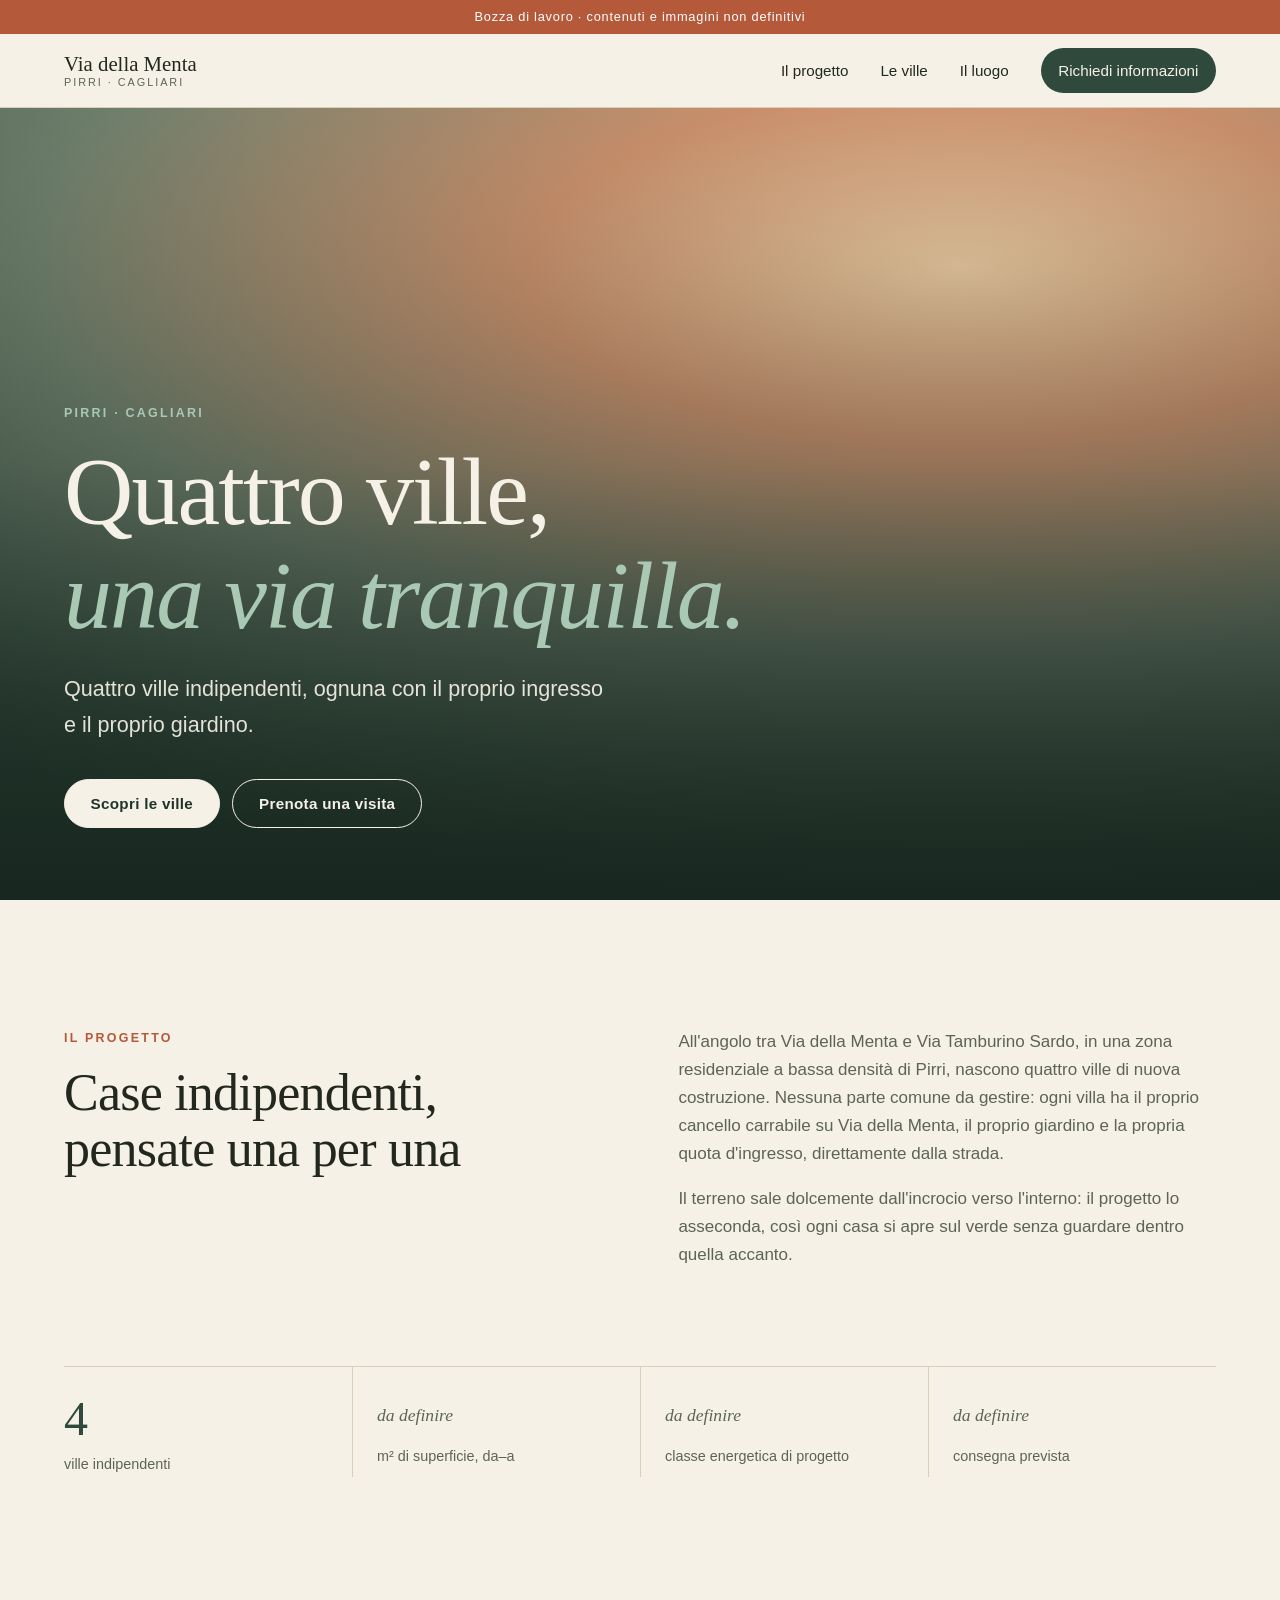
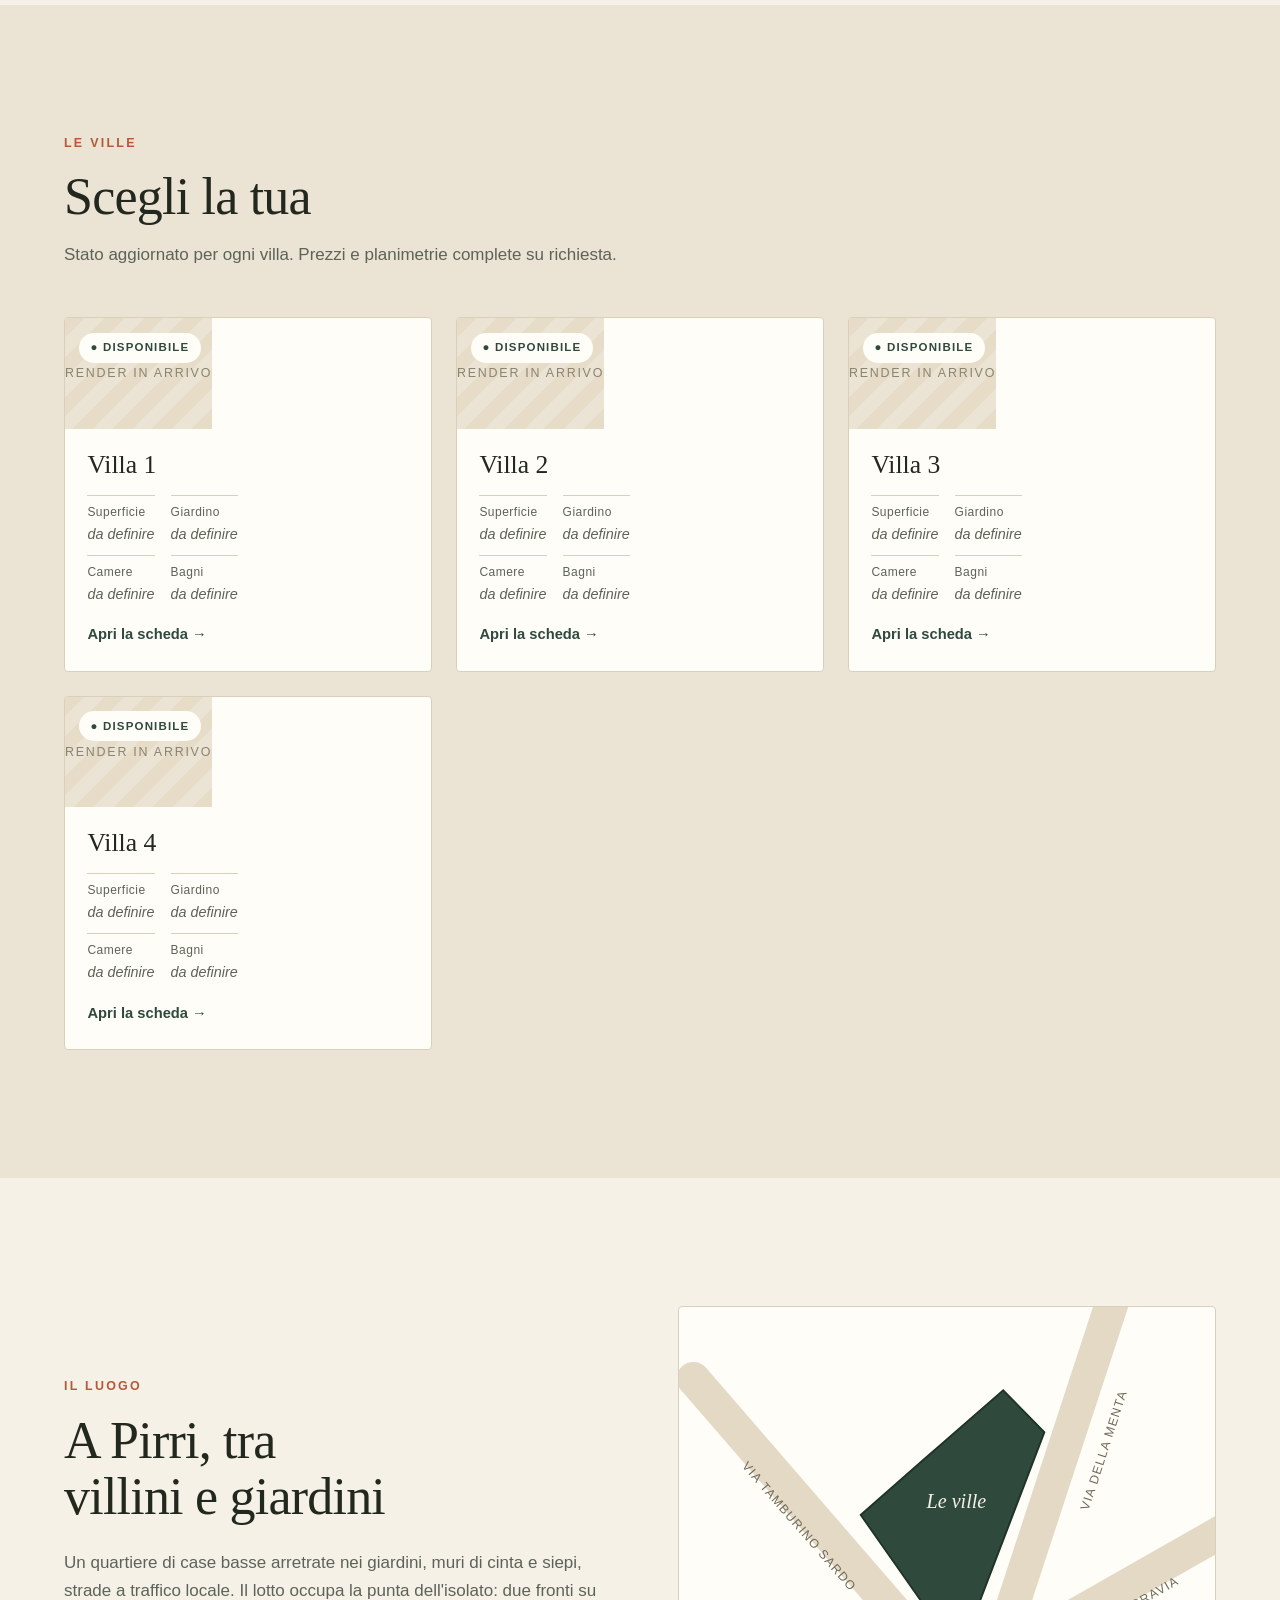
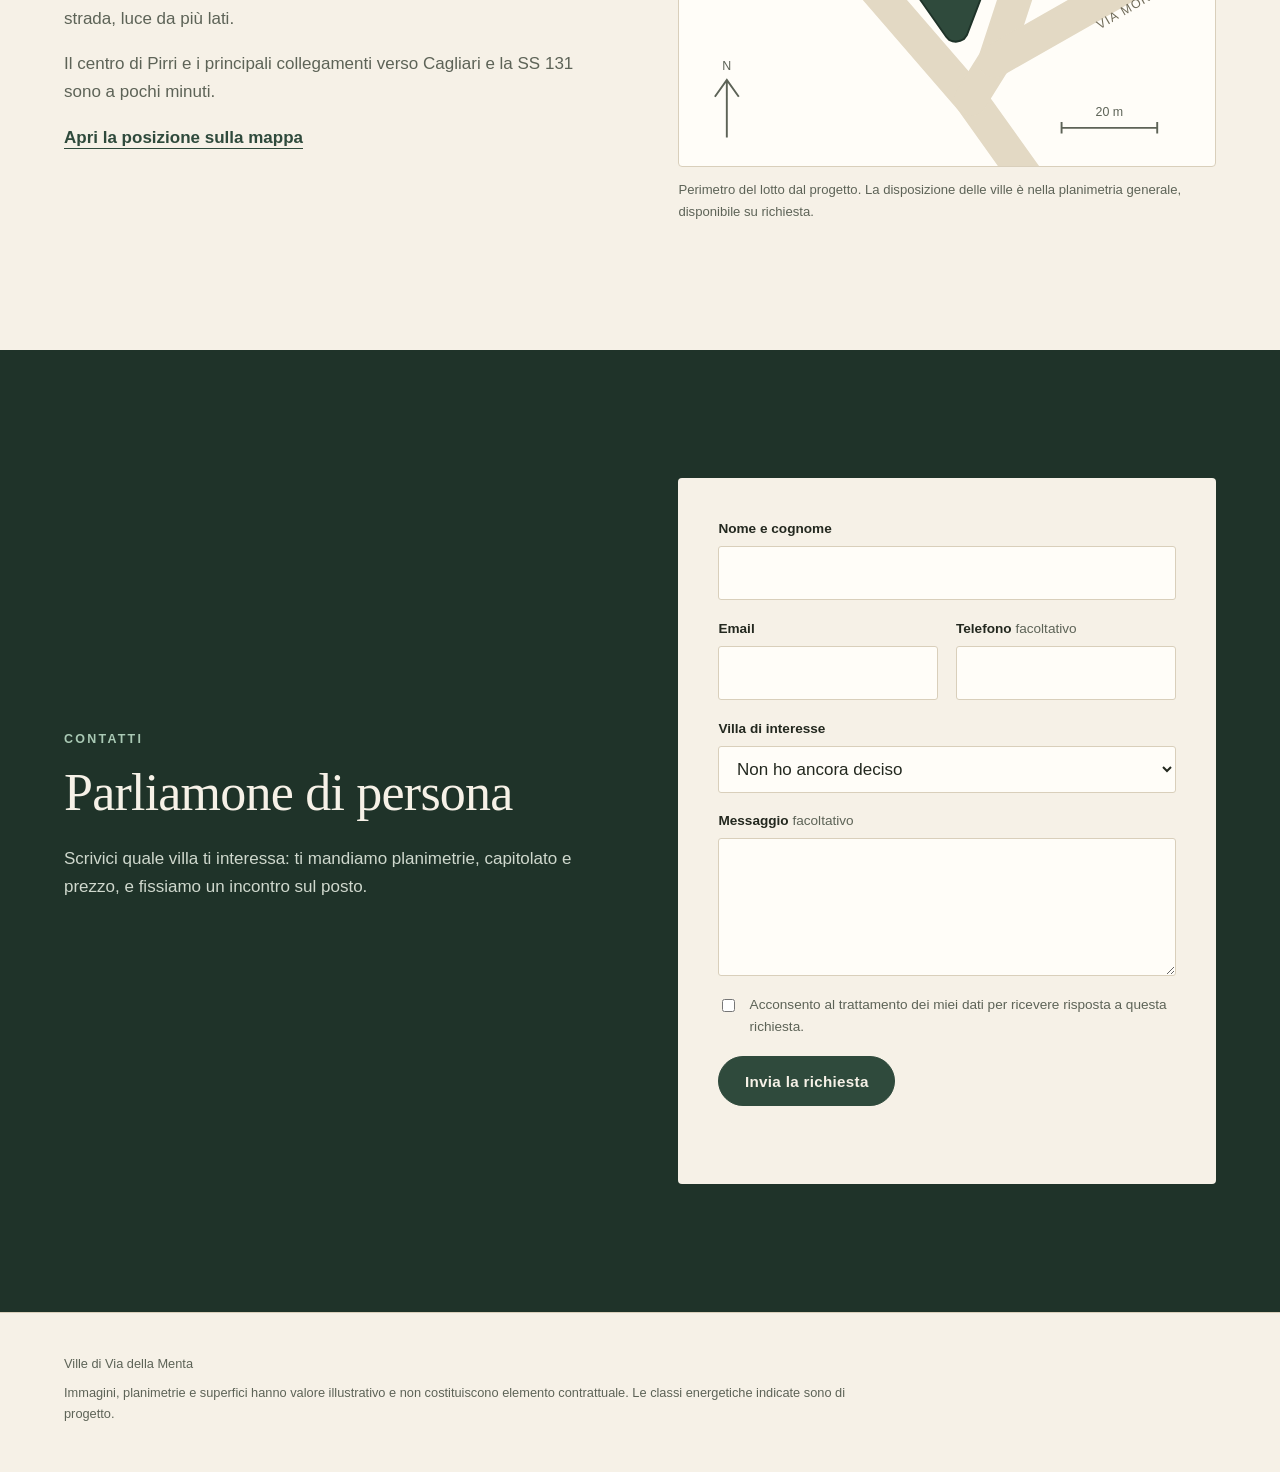
==== siti/ville-via-della-menta/index.html @ 1b1c6d75 "Sito statico di presentazione e vendita delle Ville di Via della Menta Pagina unica con copertina, p" ====
<!doctype html>
<html lang="it">
<head>
<meta charset="utf-8">
<meta name="viewport" content="width=device-width, initial-scale=1">
<title>Ville di Via della Menta · Pirri, Cagliari</title>
<meta name="description" content="Quattro ville indipendenti di nuova costruzione in Via della Menta a Pirri, Cagliari. Ingresso carrabile e giardino privato per ogni villa.">
<meta property="og:title" content="Ville di Via della Menta · Pirri, Cagliari">
<meta property="og:description" content="Quattro ville indipendenti di nuova costruzione, ognuna con ingresso e giardino propri.">
<meta property="og:type" content="website">
<meta property="og:locale" content="it_IT">
<link rel="icon" href="data:image/svg+xml,%3Csvg xmlns='http://www.w3.org/2000/svg' viewBox='0 0 32 32'%3E%3Crect width='32' height='32' rx='6' fill='%232f4a3c'/%3E%3Cpath d='M7 23V13l9-6 9 6v10h-6v-6h-6v6z' fill='%23f3ede1'/%3E%3C/svg%3E">
<link rel="stylesheet" href="stile.css">
</head>
<body>

<div class="bozza" id="bozza" hidden>Bozza di lavoro · contenuti e immagini non definitivi</div>

<header class="testata" id="testata">
  <a class="marchio" href="#inizio">
    <span class="marchio-nome">Via della Menta</span>
    <span class="marchio-luogo">Pirri · Cagliari</span>
  </a>
  <button class="menu-apri" id="menu-apri" aria-expanded="false" aria-controls="menu">Menu</button>
  <nav class="menu" id="menu" aria-label="Sezioni">
    <a href="#progetto">Il progetto</a>
    <a href="#ville">Le ville</a>
    <a href="#luogo">Il luogo</a>
    <a href="#capitolato" id="voce-capitolato">Capitolato</a>
    <a class="menu-azione" href="#contatti">Richiedi informazioni</a>
  </nav>
</header>

<main id="inizio">

  <section class="copertina" id="copertina">
    <div class="copertina-immagine" id="copertina-immagine" aria-hidden="true"></div>
    <div class="copertina-testo">
      <p class="occhiello" id="copertina-luogo">Pirri · Cagliari</p>
      <h1>Quattro ville,<br><em>una via tranquilla.</em></h1>
      <p class="sommario" id="copertina-motto"></p>
      <div class="azioni">
        <a class="bottone" href="#ville">Scopri le ville</a>
        <a class="bottone bottone-chiaro" href="#contatti">Prenota una visita</a>
      </div>
    </div>
  </section>

  <section class="sezione" id="progetto">
    <div class="colonne">
      <div>
        <p class="occhiello">Il progetto</p>
        <h2>Case indipendenti, pensate una per una</h2>
      </div>
      <div class="prosa">
        <p>All'angolo tra Via della Menta e Via Tamburino Sardo, in una zona residenziale a bassa densità
        di Pirri, nascono quattro ville di nuova costruzione. Nessuna parte comune da gestire: ogni villa
        ha il proprio cancello carrabile su Via della Menta, il proprio giardino e la propria quota
        d'ingresso, direttamente dalla strada.</p>
        <p>Il terreno sale dolcemente dall'incrocio verso l'interno: il progetto lo asseconda, così ogni
        casa si apre sul verde senza guardare dentro quella accanto.</p>
      </div>
    </div>
    <dl class="numeri" id="numeri"></dl>
  </section>

  <section class="sezione sezione-tinta" id="ville">
    <p class="occhiello">Le ville</p>
    <h2>Scegli la tua</h2>
    <p class="sottotitolo">Stato aggiornato per ogni villa. Prezzi e planimetrie complete su richiesta.</p>
    <div class="griglia-ville" id="griglia-ville"></div>
  </section>

  <section class="sezione" id="luogo">
    <div class="colonne colonne-larghe">
      <div>
        <p class="occhiello">Il luogo</p>
        <h2>A Pirri, tra villini e giardini</h2>
        <div class="prosa">
          <p>Un quartiere di case basse arretrate nei giardini, muri di cinta e siepi, strade a traffico
          locale. Il lotto occupa la punta dell'isolato: due fronti su strada, luce da più lati.</p>
          <p>Il centro di Pirri e i principali collegamenti verso Cagliari e la SS 131 sono a pochi minuti.</p>
        </div>
        <a class="collegamento" href="https://www.openstreetmap.org/?mlat=39.2528&amp;mlon=9.1153#map=17/39.2528/9.1153" target="_blank" rel="noopener">Apri la posizione sulla mappa</a>
      </div>
      <figure class="planimetria">
        <svg viewBox="-62 -82 112 96" role="img" aria-label="Planimetria: il lotto delle ville tra Via Tamburino Sardo e Via della Menta">
          <g class="strade">
            <path d="M-59,-67 L-1,0 L39,56"/>
            <path d="M-1,0 L4,-8 L43,-127"/>
            <path d="M4,-8 L120,-74"/>
          </g>
          <path class="lotto" d="M-4.1,-12.0 L-4.8,-12.1 L-5.5,-12.4 L-6.1,-13.0 L-24.0,-38.5 L-10.7,-50.2 L-6.0,-54.3 L5.8,-64.6 L14.4,-55.8 L-1.8,-13.4 L-2.4,-12.6 L-3.2,-12.2Z"/>
          <text class="lotto-nome" x="-4" y="-40" text-anchor="middle">Le ville</text>
          <text class="via" transform="translate(-37,-36) rotate(49)" text-anchor="middle">Via Tamburino Sardo</text>
          <text class="via" transform="translate(27,-52) rotate(-72)" text-anchor="middle">Via della Menta</text>
          <text class="via" transform="translate(34,-20) rotate(-30)" text-anchor="middle">Via Moravia</text>
          <g class="nord" transform="translate(-52,2)">
            <path d="M0,6 L0,-6 M-2.5,-2.5 L0,-6 L2.5,-2.5"/>
            <text y="-8" text-anchor="middle">N</text>
          </g>
          <g class="scala" transform="translate(18,6)">
            <path d="M0,0 L20,0 M0,-1.2 L0,1.2 M20,-1.2 L20,1.2"/>
            <text x="10" y="-2.5" text-anchor="middle">20 m</text>
          </g>
        </svg>
        <figcaption>Perimetro del lotto dal progetto. La disposizione delle ville è nella planimetria generale, disponibile su richiesta.</figcaption>
      </figure>
    </div>
  </section>

  <section class="sezione sezione-tinta" id="capitolato" hidden>
    <p class="occhiello">Capitolato</p>
    <h2>Come sono costruite</h2>
    <div class="capitolato" id="voci-capitolato"></div>
  </section>

  <section class="sezione sezione-scura" id="contatti">
    <div class="colonne colonne-larghe">
      <div>
        <p class="occhiello">Contatti</p>
        <h2>Parliamone di persona</h2>
        <div class="prosa">
          <p>Scrivici quale villa ti interessa: ti mandiamo planimetrie, capitolato e prezzo, e fissiamo
          un incontro sul posto.</p>
        </div>
        <ul class="recapiti" id="recapiti"></ul>
      </div>
      <form class="modulo" id="modulo" novalidate>
        <div class="campo">
          <label for="nome">Nome e cognome</label>
          <input id="nome" name="nome" autocomplete="name" required>
        </div>
        <div class="campo-doppio">
          <div class="campo">
            <label for="email">Email</label>
            <input id="email" name="email" type="email" autocomplete="email" required>
          </div>
          <div class="campo">
            <label for="telefono">Telefono <span class="facoltativo">facoltativo</span></label>
            <input id="telefono" name="telefono" type="tel" autocomplete="tel">
          </div>
        </div>
        <div class="campo">
          <label for="interesse">Villa di interesse</label>
          <select id="interesse" name="interesse"></select>
        </div>
        <div class="campo">
          <label for="messaggio">Messaggio <span class="facoltativo">facoltativo</span></label>
          <textarea id="messaggio" name="messaggio" rows="4"></textarea>
        </div>
        <!-- campo trappola per i moduli automatici: deve restare vuoto -->
        <input class="trappola" name="sito_web" tabindex="-1" autocomplete="off" aria-hidden="true">
        <label class="consenso">
          <input type="checkbox" id="consenso" name="consenso" required>
          <span>Acconsento al trattamento dei miei dati per ricevere risposta a questa richiesta.
          <a id="collegamento-privacy" href="#" hidden>Informativa privacy</a></span>
        </label>
        <button class="bottone" type="submit">Invia la richiesta</button>
        <p class="esito" id="esito" role="status" aria-live="polite"></p>
      </form>
    </div>
  </section>

</main>

<footer class="piede">
  <p id="piede-venditore"></p>
  <p>Immagini, planimetrie e superfici hanno valore illustrativo e non costituiscono elemento contrattuale.
  Le classi energetiche indicate sono di progetto.</p>
</footer>

<dialog class="scheda" id="scheda" aria-labelledby="scheda-titolo">
  <button class="scheda-chiudi" id="scheda-chiudi" aria-label="Chiudi">×</button>
  <div id="scheda-contenuto"></div>
</dialog>

<script src="dati.js"></script>
<script src="script.js"></script>
</body>
</html>
---- siti/ville-via-della-menta/stile.css ----
:root {
  --calce: #f6f1e7;
  --sabbia: #ebe3d3;
  --carta: #fffdf8;
  --inchiostro: #23281f;
  --grigio: #5d6357;
  --linea: #d9cfbb;
  --mirto: #2f4a3c;
  --mirto-scuro: #1f3329;
  --menta: #a9c9b4;
  --cotto: #b4593a;
  --titoli: "Iowan Old Style", "Palatino Linotype", Palatino, "Book Antiqua", Georgia, serif;
  --testo: "Avenir Next", Avenir, "Segoe UI", "Helvetica Neue", Helvetica, Arial, sans-serif;
  --bordo: clamp(1.25rem, 5vw, 5rem);
}

*, *::before, *::after { box-sizing: border-box; }
html { scroll-behavior: smooth; scroll-padding-top: 5rem; }
body {
  margin: 0;
  background: var(--calce);
  color: var(--inchiostro);
  font: 400 1.0625rem/1.65 var(--testo);
  -webkit-font-smoothing: antialiased;
}
img, svg { display: block; max-width: 100%; }
a { color: inherit; }
h1, h2, h3 { font-family: var(--titoli); font-weight: 500; line-height: 1.08; margin: 0; text-wrap: balance; }
h1 { font-size: clamp(2.75rem, 8vw, 6rem); letter-spacing: -0.02em; }
h1 em { font-style: italic; color: var(--menta); }
h2 { font-size: clamp(2rem, 4.5vw, 3.25rem); letter-spacing: -0.015em; }
h3 { font-size: 1.6rem; }
p { margin: 0 0 1em; }
:focus-visible { outline: 2px solid var(--cotto); outline-offset: 3px; }

.occhiello {
  font-size: 0.78rem; letter-spacing: 0.18em; text-transform: uppercase;
  color: var(--cotto); margin: 0 0 1rem; font-weight: 600;
}
.sottotitolo { color: var(--grigio); max-width: 38rem; margin-top: 1rem; }
.prosa { max-width: 36rem; }
.prosa p { color: var(--grigio); }

/* Fascia bozza */
.bozza {
  background: var(--cotto); color: #fff; text-align: center;
  font-size: 0.8rem; letter-spacing: 0.06em; padding: 0.4rem 1rem;
}

/* Testata */
.testata {
  position: sticky; top: 0; z-index: 20;
  display: flex; align-items: center; justify-content: space-between; gap: 1rem;
  padding: 0.9rem var(--bordo);
  background: color-mix(in srgb, var(--calce) 92%, transparent);
  backdrop-filter: blur(10px);
  border-bottom: 1px solid var(--linea);
}
.marchio { text-decoration: none; display: flex; flex-direction: column; line-height: 1.15; }
.marchio-nome { font-family: var(--titoli); font-size: 1.3rem; }
.marchio-luogo { font-size: 0.68rem; letter-spacing: 0.18em; text-transform: uppercase; color: var(--grigio); }
.menu { display: flex; align-items: center; gap: clamp(1rem, 2.5vw, 2.25rem); font-size: 0.95rem; }
.menu a { text-decoration: none; }
.menu a:hover { color: var(--cotto); }
.menu .menu-azione {
  background: var(--mirto); color: var(--calce); padding: 0.6rem 1.1rem; border-radius: 999px;
}
.menu .menu-azione:hover { background: var(--mirto-scuro); color: var(--calce); }
.menu-apri { display: none; }

/* Bottoni */
.bottone {
  display: inline-block; cursor: pointer; border: 1px solid var(--mirto);
  background: var(--mirto); color: var(--calce);
  font: 600 0.95rem var(--testo); letter-spacing: 0.02em; text-decoration: none;
  padding: 0.95rem 1.6rem; border-radius: 999px;
  transition: background 0.2s, color 0.2s, border-color 0.2s;
}
.bottone:hover { background: var(--mirto-scuro); border-color: var(--mirto-scuro); }
.bottone-chiaro { background: transparent; border-color: currentColor; color: inherit; }
.bottone-chiaro:hover { background: var(--calce); color: var(--mirto-scuro); border-color: var(--calce); }
.collegamento { color: var(--mirto); font-weight: 600; text-underline-offset: 0.3em; }

/* Copertina */
.copertina {
  position: relative; min-height: min(88vh, 54rem);
  display: flex; align-items: flex-end;
  color: var(--calce); background: var(--mirto-scuro); overflow: hidden;
}
.copertina-immagine {
  position: absolute; inset: 0; background-size: cover; background-position: center;
  /* segnaposto finché manca il render: cielo al tramonto, profilo di colline */
  background-image:
    linear-gradient(to top, rgba(22, 36, 29, 0.92) 0%, rgba(22, 36, 29, 0.25) 55%, rgba(22, 36, 29, 0) 100%),
    radial-gradient(120% 80% at 75% 20%, #e9c9a0 0%, #c98f6b 28%, #6f7f6c 60%, #2f4a3c 100%);
}
.copertina-immagine.con-foto::after {
  content: ""; position: absolute; inset: 0;
  background: linear-gradient(to top, rgba(22, 36, 29, 0.88) 0%, rgba(22, 36, 29, 0.2) 55%, rgba(22, 36, 29, 0) 100%);
}
.copertina-testo { position: relative; padding: 6rem var(--bordo) clamp(3rem, 8vh, 5.5rem); max-width: 60rem; }
.copertina .occhiello { color: var(--menta); }
.sommario { font-size: clamp(1.1rem, 2vw, 1.35rem); max-width: 34rem; margin: 1.5rem 0 2.25rem; opacity: 0.92; }
.azioni { display: flex; flex-wrap: wrap; gap: 0.8rem; }
.copertina .bottone:not(.bottone-chiaro) { background: var(--calce); color: var(--mirto-scuro); border-color: var(--calce); }
.copertina .bottone:not(.bottone-chiaro):hover { background: var(--menta); border-color: var(--menta); }

/* Sezioni */
.sezione { padding: clamp(4rem, 10vw, 8rem) var(--bordo); }
.sezione-tinta { background: var(--sabbia); }
.sezione-scura { background: var(--mirto-scuro); color: var(--calce); }
.sezione-scura .occhiello { color: var(--menta); }
.sezione-scura .prosa p { color: #cfd8cd; }
.colonne { display: grid; grid-template-columns: 1fr 1fr; gap: clamp(2rem, 6vw, 6rem); align-items: start; }
.colonne-larghe { align-items: center; }
.colonne-larghe h2 { margin-bottom: 1.5rem; }

/* Numeri */
.numeri {
  display: grid; grid-template-columns: repeat(4, 1fr); gap: 0;
  margin: clamp(3rem, 7vw, 5rem) 0 0; border-top: 1px solid var(--linea);
}
.numeri div { padding: 1.75rem 1.5rem 0 0; }
.numeri div + div { padding-left: 1.5rem; border-left: 1px solid var(--linea); }
.numeri dt { font-family: var(--titoli); font-size: clamp(2rem, 4vw, 3rem); line-height: 1; color: var(--mirto); }
.numeri dt.vuoto { font-size: 1.1rem; font-style: italic; color: var(--grigio); padding: 0.7rem 0; }
.numeri dd { margin: 0.6rem 0 0; font-size: 0.9rem; color: var(--grigio); }

/* Ville */
.griglia-ville {
  display: grid; grid-template-columns: repeat(auto-fit, minmax(17rem, 1fr));
  gap: 1.5rem; margin-top: 3rem;
}
.villa {
  background: var(--carta); border: 1px solid var(--linea); border-radius: 4px; overflow: hidden;
  display: flex; flex-direction: column; text-align: left; padding: 0; cursor: pointer;
  font: inherit; color: inherit; transition: transform 0.25s, box-shadow 0.25s;
}
.villa:hover { transform: translateY(-4px); box-shadow: 0 18px 40px -22px rgba(35, 40, 31, 0.5); }
.villa.venduta { opacity: 0.72; }
.villa-figura { position: relative; aspect-ratio: 4 / 3; background: var(--sabbia); overflow: hidden; }
.villa-figura img { width: 100%; height: 100%; object-fit: cover; }
.segnaposto {
  width: 100%; height: 100%; display: grid; place-items: center;
  background: repeating-linear-gradient(135deg, #e6dcc8 0 14px, #ebe3d3 14px 28px);
  color: #8b8470; font-size: 0.78rem; letter-spacing: 0.14em; text-transform: uppercase;
}
.stato {
  position: absolute; top: 0.9rem; left: 0.9rem;
  font-size: 0.72rem; font-weight: 700; letter-spacing: 0.1em; text-transform: uppercase;
  padding: 0.35rem 0.7rem; border-radius: 999px; background: var(--carta); color: var(--mirto);
}
.stato::before { content: "● "; }
.stato.trattativa { color: #9a6a12; }
.stato.venduta { color: var(--grigio); }
.stato.venduta::before { content: ""; }
.villa-corpo { padding: 1.4rem 1.4rem 1.5rem; display: flex; flex-direction: column; gap: 1rem; flex: 1; }
.dati { list-style: none; margin: 0; padding: 0; display: grid; grid-template-columns: 1fr 1fr; gap: 0.5rem 1rem; font-size: 0.9rem; }
.dati li { display: flex; flex-direction: column; border-top: 1px solid var(--linea); padding-top: 0.45rem; }
.dati span { color: var(--grigio); font-size: 0.75rem; letter-spacing: 0.04em; }
.dati strong { font-weight: 600; }
.dati .vuoto { font-weight: 400; font-style: italic; color: var(--grigio); }
.villa-apri { margin-top: auto; font-weight: 600; color: var(--mirto); font-size: 0.92rem; }
.villa-apri::after { content: " →"; }

/* Planimetria del lotto */
.planimetria { margin: 0; }
.planimetria svg { width: 100%; background: var(--carta); border: 1px solid var(--linea); border-radius: 4px; }
.planimetria .strade path { fill: none; stroke: #e3d9c4; stroke-width: 7; stroke-linecap: round; stroke-linejoin: round; }
.planimetria .lotto { fill: var(--mirto); stroke: var(--mirto-scuro); stroke-width: 0.4; }
.planimetria text { font-family: var(--testo); }
.planimetria .lotto-nome { fill: var(--calce); font: italic 4.2px var(--titoli); }
.planimetria .via { fill: #6f6a58; font-size: 2.6px; letter-spacing: 0.25px; text-transform: uppercase; dominant-baseline: middle; }
.planimetria .nord path, .planimetria .scala path { fill: none; stroke: var(--grigio); stroke-width: 0.4; }
.planimetria .nord text, .planimetria .scala text { fill: var(--grigio); font-size: 2.6px; }
.planimetria figcaption { font-size: 0.82rem; color: var(--grigio); margin-top: 0.75rem; }

/* Capitolato */
.capitolato { display: grid; grid-template-columns: repeat(auto-fit, minmax(16rem, 1fr)); gap: 2rem 3rem; margin-top: 3rem; }
.capitolato h3 { font-size: 1.3rem; border-top: 1px solid var(--inchiostro); padding-top: 1rem; margin-bottom: 0.6rem; }
.capitolato p { color: var(--grigio); font-size: 0.97rem; margin: 0; }

/* Contatti */
.recapiti { list-style: none; padding: 0; margin: 2rem 0 0; font-size: 1.1rem; }
.recapiti li { padding: 0.35rem 0; }
.recapiti a { text-decoration-color: var(--menta); text-underline-offset: 0.3em; }
.modulo { background: var(--calce); color: var(--inchiostro); padding: clamp(1.5rem, 4vw, 2.5rem); border-radius: 4px; display: grid; gap: 1.1rem; }
.campo { display: grid; gap: 0.35rem; }
.campo-doppio { display: grid; grid-template-columns: 1fr 1fr; gap: 1.1rem; }
.modulo label { font-size: 0.85rem; font-weight: 600; }
.facoltativo { font-weight: 400; color: var(--grigio); }
.modulo input:not([type=checkbox]), .modulo select, .modulo textarea {
  width: 100%; font: inherit; color: inherit; background: var(--carta);
  border: 1px solid var(--linea); border-radius: 3px; padding: 0.75rem 0.85rem;
}
.modulo textarea { resize: vertical; }
.modulo .non-valido { border-color: var(--cotto); }
.consenso { display: flex; gap: 0.7rem; align-items: flex-start; font-weight: 400 !important; font-size: 0.85rem !important; color: var(--grigio); }
.consenso input { margin-top: 0.3rem; accent-color: var(--mirto); }
.modulo .bottone { justify-self: start; }
.trappola { position: absolute; left: -9999px; width: 1px; height: 1px; opacity: 0; }
.esito { margin: 0; font-size: 0.92rem; min-height: 1.4em; }
.esito.errore { color: var(--cotto); }
.esito.riuscito { color: var(--mirto); font-weight: 600; }

/* Piede */
.piede { padding: 2.5rem var(--bordo); font-size: 0.8rem; color: var(--grigio); border-top: 1px solid var(--linea); }
.piede p { max-width: 52rem; margin: 0 0 0.5rem; }

/* Scheda della villa */
.scheda {
  width: min(58rem, calc(100vw - 2rem)); max-height: calc(100dvh - 2rem);
  border: 0; border-radius: 6px; padding: 0; background: var(--carta); color: var(--inchiostro);
}
.scheda[open] { display: flex; overflow: hidden; }
#scheda-contenuto { overflow-y: auto; width: 100%; }
.scheda::backdrop { background: rgba(22, 36, 29, 0.6); backdrop-filter: blur(3px); }
.scheda-chiudi {
  position: absolute; top: 0.75rem; right: 0.75rem; z-index: 2;
  width: 2.5rem; height: 2.5rem; border-radius: 50%; border: 1px solid var(--linea);
  background: var(--carta); font-size: 1.4rem; line-height: 1; cursor: pointer;
}
.scheda-figura { aspect-ratio: 16 / 9; background: var(--sabbia); position: relative; }
.scheda-figura img { width: 100%; height: 100%; object-fit: cover; }
.scheda-corpo { padding: clamp(1.5rem, 4vw, 2.75rem); display: grid; gap: 1.75rem; }
.scheda-corpo .dati { grid-template-columns: repeat(auto-fit, minmax(8.5rem, 1fr)); }
.scheda-planimetrie { display: grid; grid-template-columns: repeat(auto-fit, minmax(15rem, 1fr)); gap: 1rem; }
.scheda-planimetrie img, .scheda-planimetrie .segnaposto { border: 1px solid var(--linea); aspect-ratio: 4 / 3; object-fit: contain; background-color: #fff; }
.scheda-azioni { display: flex; flex-wrap: wrap; gap: 0.75rem; }
.scheda .bottone-chiaro:hover { background: var(--mirto); color: var(--calce); border-color: var(--mirto); }

/* Schermi stretti */
@media (max-width: 52rem) {
  .colonne { grid-template-columns: 1fr; }
  .numeri { grid-template-columns: 1fr 1fr; }
  .numeri div:nth-child(3) { padding-left: 0; border-left: 0; }
  .numeri div:nth-child(n+3) { margin-top: 1.75rem; border-top: 1px solid var(--linea); }
  .menu-apri {
    display: block; font: 600 0.9rem var(--testo); background: none; cursor: pointer;
    border: 1px solid var(--inchiostro); border-radius: 999px; padding: 0.5rem 1rem; color: inherit;
  }
  .menu {
    display: none; position: absolute; top: 100%; left: 0; right: 0;
    flex-direction: column; align-items: flex-start; gap: 0;
    background: var(--calce); border-bottom: 1px solid var(--linea); padding: 0.5rem var(--bordo) 1.25rem;
  }
  .menu.aperto { display: flex; }
  .menu a { padding: 0.8rem 0; width: 100%; }
  .menu .menu-azione { width: auto; padding: 0.7rem 1.2rem; margin-top: 0.5rem; }
  .campo-doppio { grid-template-columns: 1fr; }
}

@media (prefers-reduced-motion: reduce) {
  html { scroll-behavior: auto; }
  * { transition: none !important; }
}
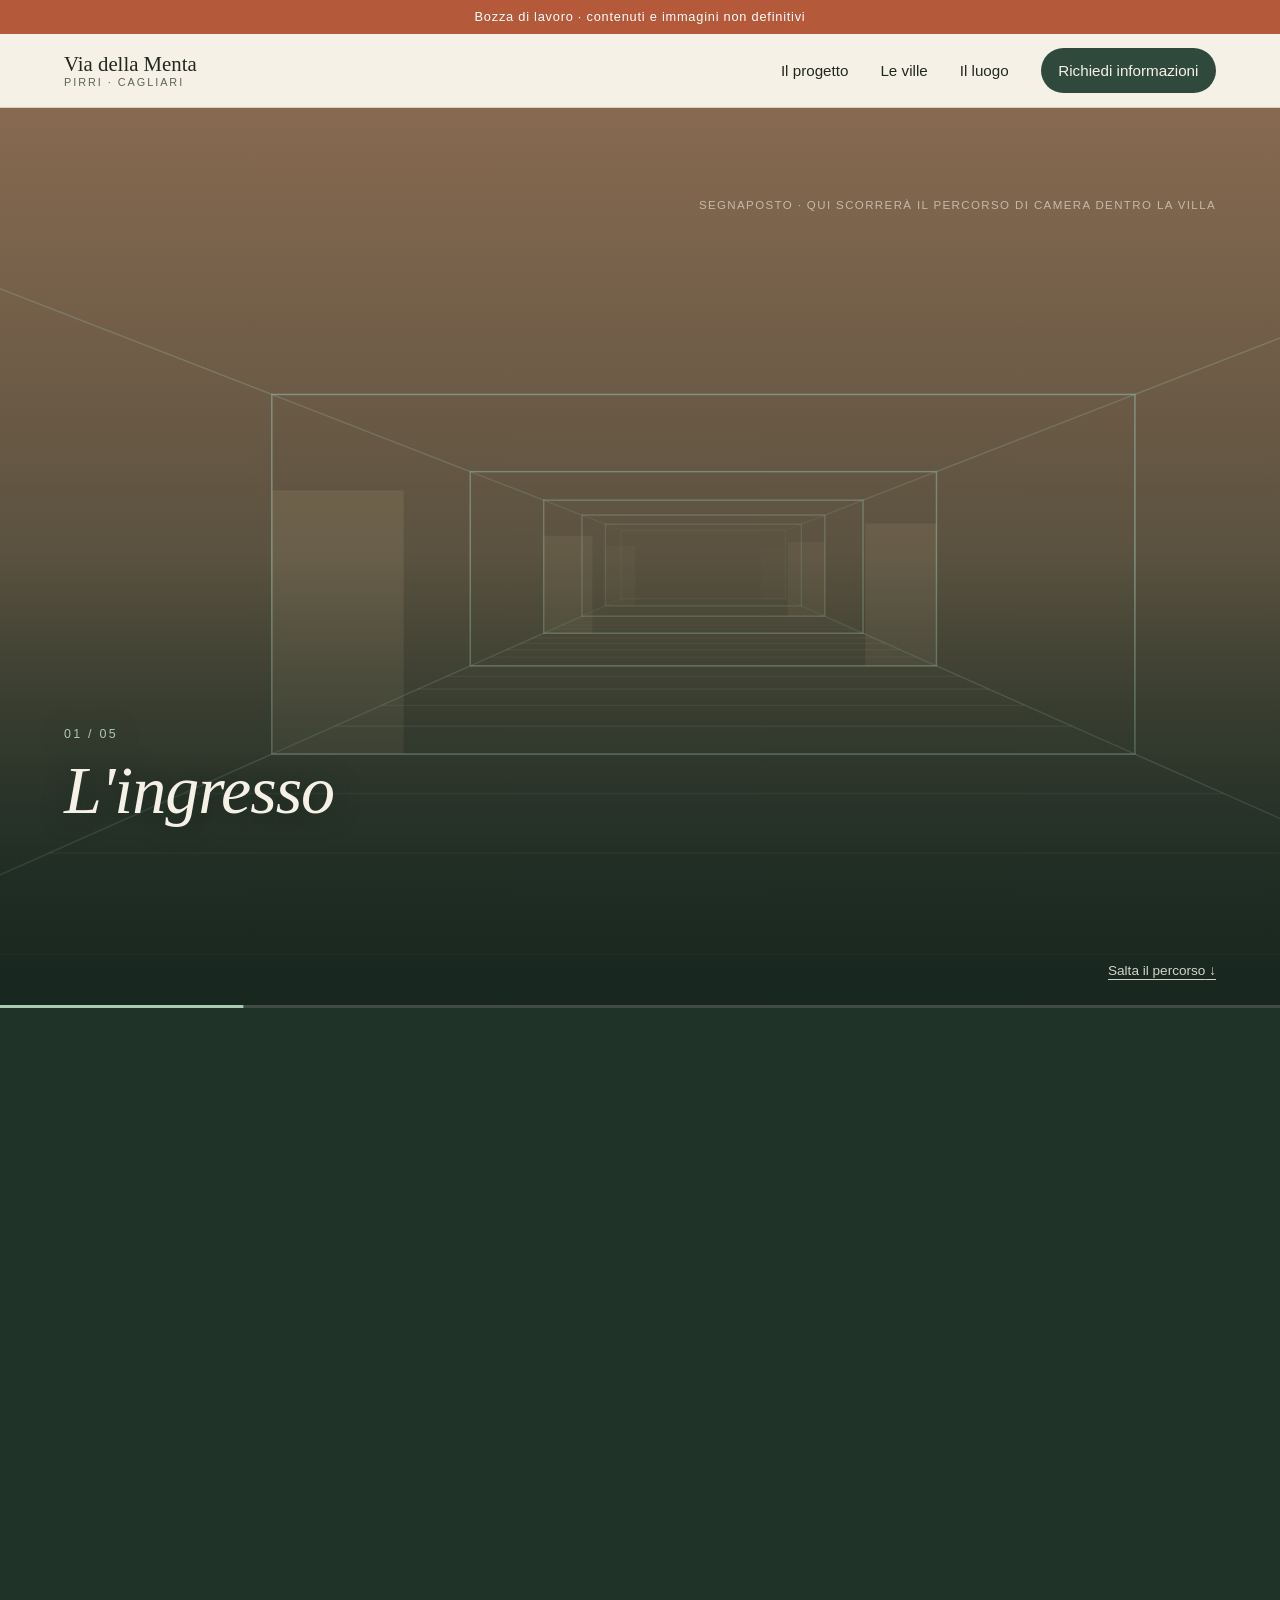
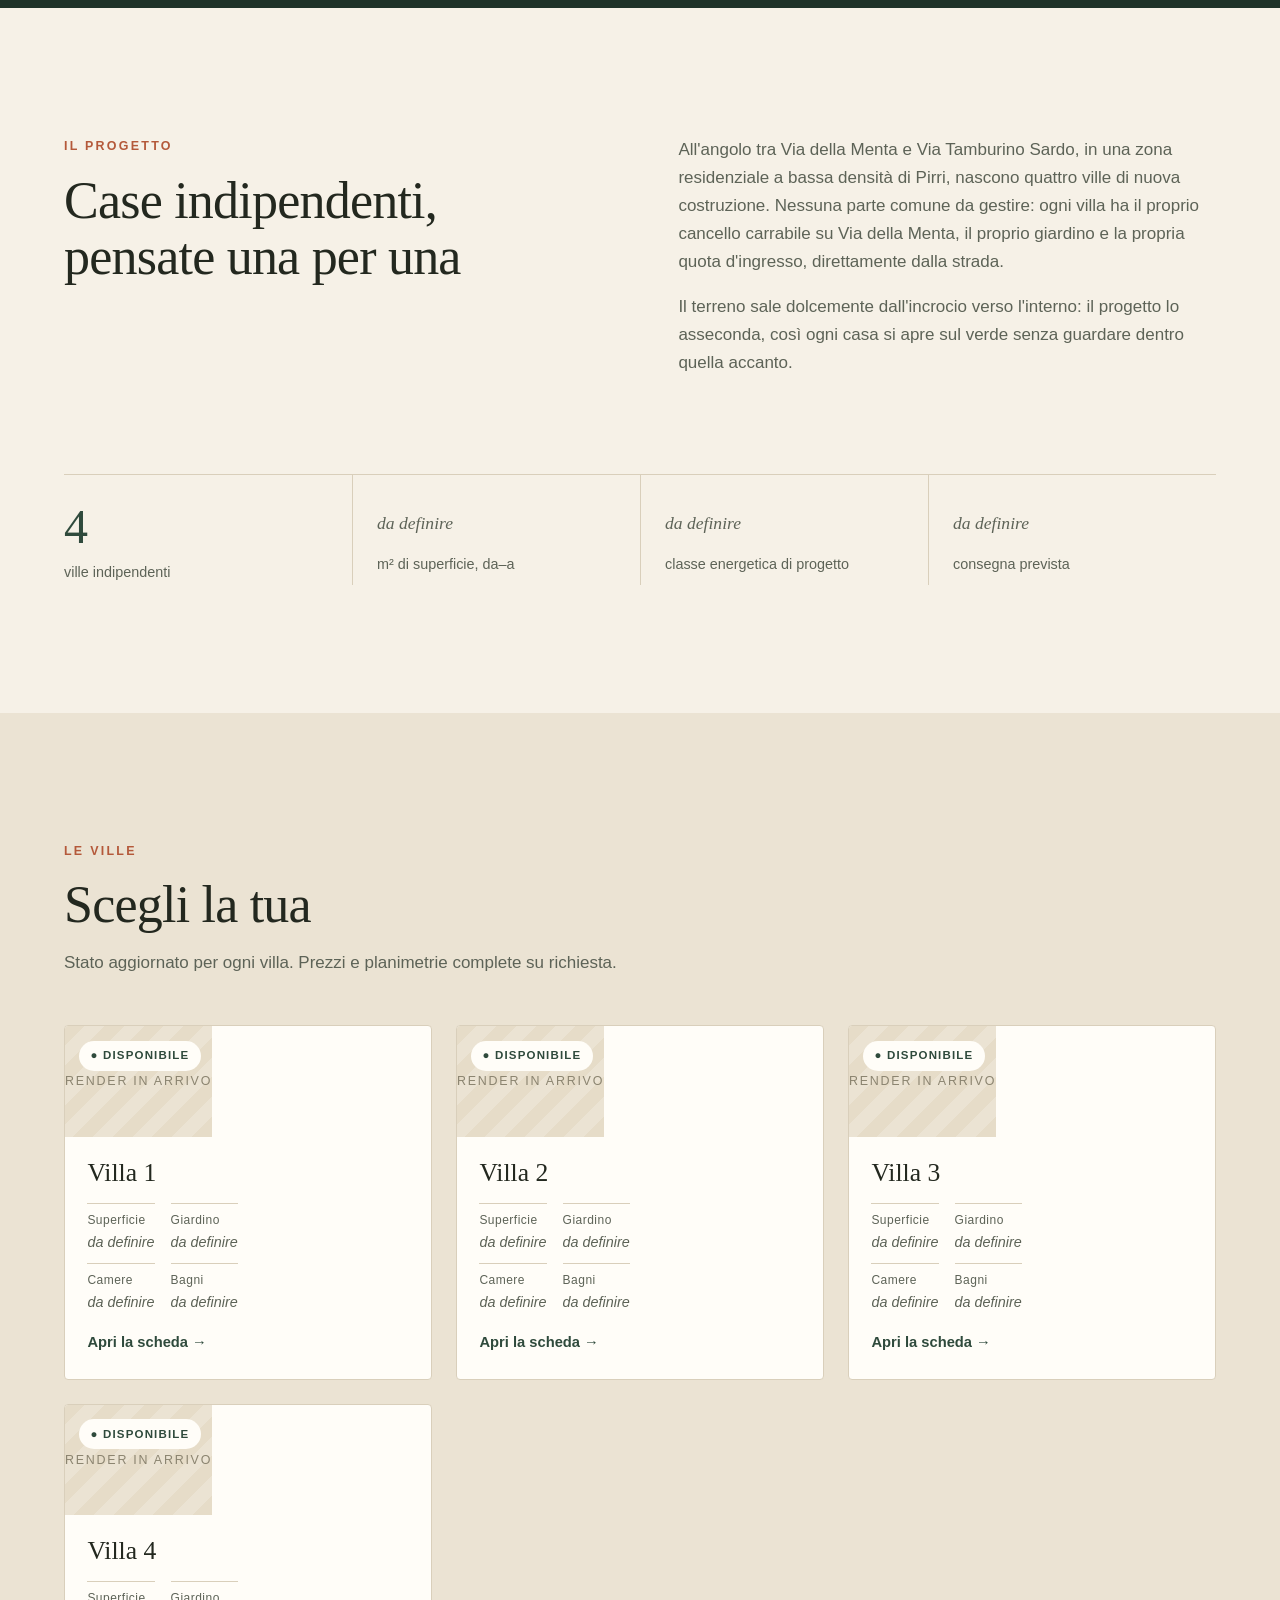
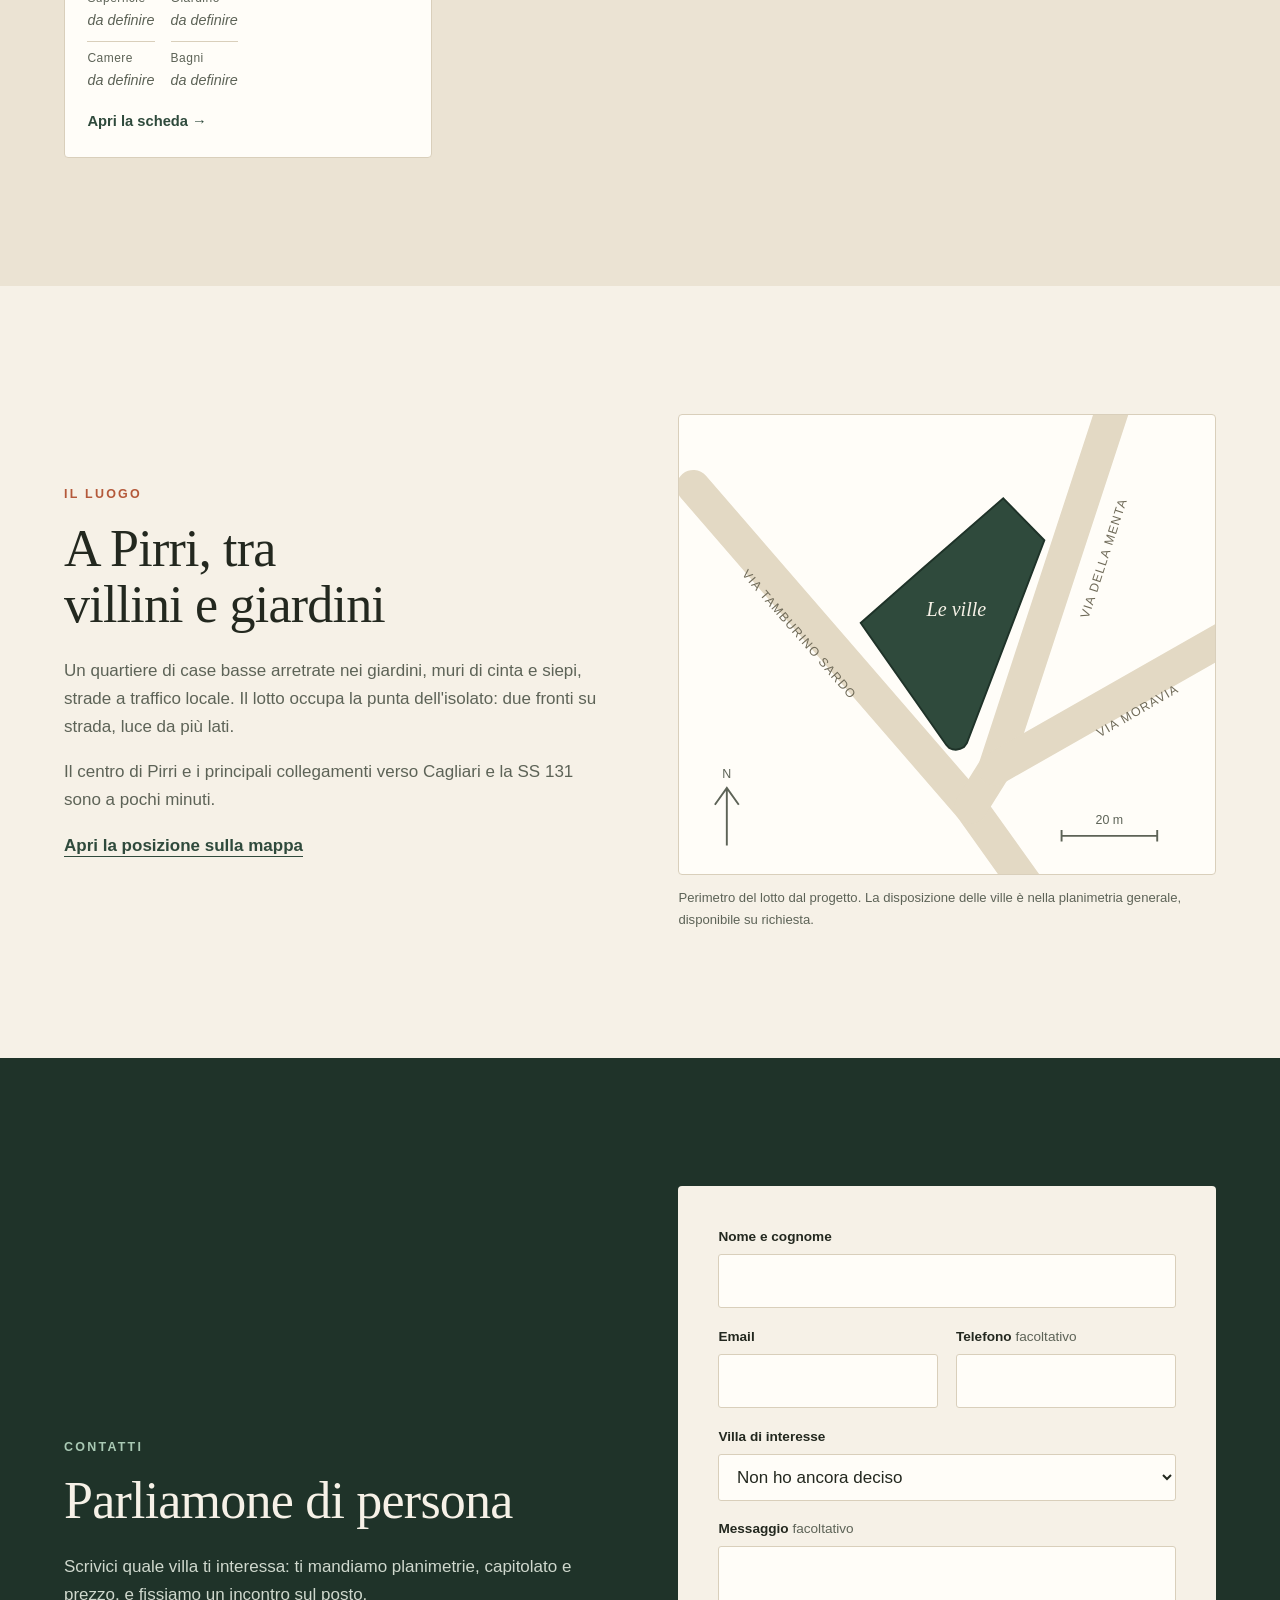
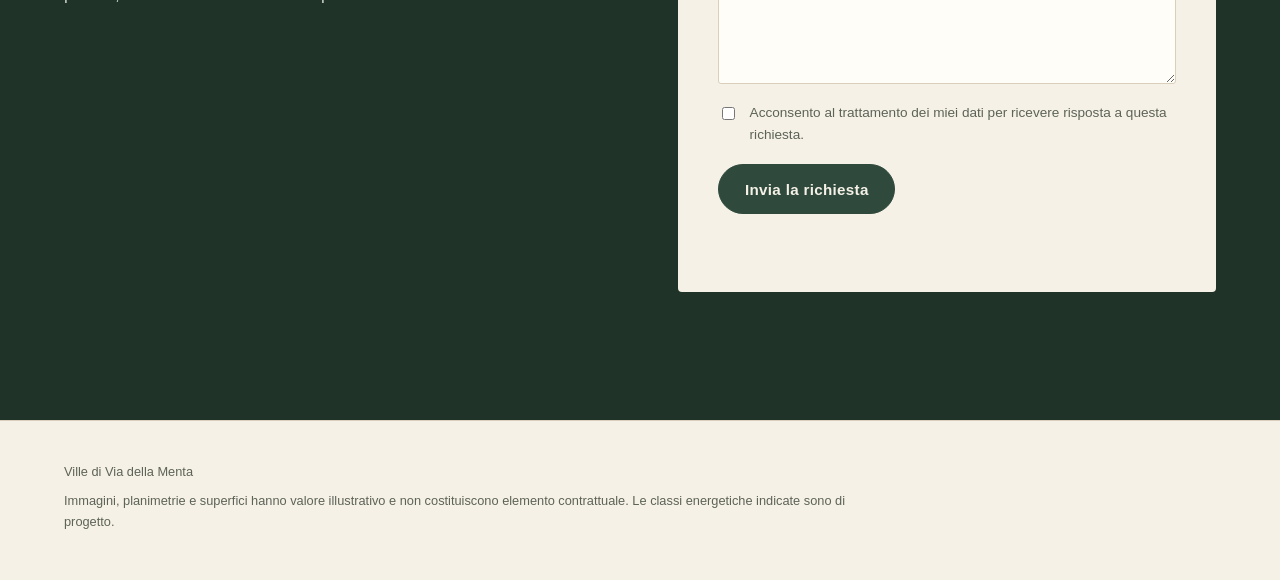
==== commit 564c48be: "Sito ville: percorso guidato dallo scorrimento e gallerie di interni La copertina diventa una scena " ====
--- a/siti/ville-via-della-menta/index.html
+++ b/siti/ville-via-della-menta/index.html
@@ -33,16 +33,24 @@
 
 <main id="inizio">
 
-  <section class="copertina" id="copertina">
-    <div class="copertina-immagine" id="copertina-immagine" aria-hidden="true"></div>
-    <div class="copertina-testo">
-      <p class="occhiello" id="copertina-luogo">Pirri · Cagliari</p>
-      <h1>Quattro ville,<br><em>una via tranquilla.</em></h1>
-      <p class="sommario" id="copertina-motto"></p>
-      <div class="azioni">
-        <a class="bottone" href="#ville">Scopri le ville</a>
-        <a class="bottone bottone-chiaro" href="#contatti">Prenota una visita</a>
+  <section class="percorso" id="percorso" aria-label="Percorso dentro la casa">
+    <div class="percorso-scena">
+      <canvas class="percorso-tela" id="percorso-tela" aria-hidden="true"></canvas>
+      <div class="percorso-velo" aria-hidden="true"></div>
+      <div class="copertina-testo" id="copertina-testo">
+        <p class="occhiello" id="copertina-luogo">Pirri · Cagliari</p>
+        <h1>Quattro ville,<br><em>una via tranquilla.</em></h1>
+        <p class="sommario" id="copertina-motto"></p>
+        <div class="azioni">
+          <a class="bottone" href="#ville">Scopri le ville</a>
+          <a class="bottone bottone-chiaro" href="#contatti">Prenota una visita</a>
+        </div>
+        <p class="percorso-invito" id="percorso-invito" hidden>Scorri per entrare in casa</p>
       </div>
+      <div id="tappe"></div>
+      <p class="percorso-nota" id="percorso-nota" hidden>Segnaposto · qui scorrerà il percorso di camera dentro la villa</p>
+      <a class="percorso-salta" id="percorso-salta" href="#progetto" hidden>Salta il percorso</a>
+      <div class="percorso-barra" aria-hidden="true"><span id="percorso-avanzamento"></span></div>
     </div>
   </section>
 
@@ -177,5 +185,6 @@
 
 <script src="dati.js"></script>
 <script src="script.js"></script>
+<script src="percorso.js"></script>
 </body>
 </html>
--- a/siti/ville-via-della-menta/stile.css
+++ b/siti/ville-via-della-menta/stile.css
@@ -15,7 +15,7 @@
 }
 
 *, *::before, *::after { box-sizing: border-box; }
-html { scroll-behavior: smooth; scroll-padding-top: 5rem; }
+html { scroll-behavior: smooth; scroll-padding-top: 4.5rem; }
 body {
   margin: 0;
   background: var(--calce);
@@ -81,29 +81,58 @@
 .bottone-chiaro:hover { background: var(--calce); color: var(--mirto-scuro); border-color: var(--calce); }
 .collegamento { color: var(--mirto); font-weight: 600; text-underline-offset: 0.3em; }
 
-/* Copertina */
-.copertina {
-  position: relative; min-height: min(88vh, 54rem);
-  display: flex; align-items: flex-end;
-  color: var(--calce); background: var(--mirto-scuro); overflow: hidden;
-}
-.copertina-immagine {
-  position: absolute; inset: 0; background-size: cover; background-position: center;
-  /* segnaposto finché manca il render: cielo al tramonto, profilo di colline */
-  background-image:
-    linear-gradient(to top, rgba(22, 36, 29, 0.92) 0%, rgba(22, 36, 29, 0.25) 55%, rgba(22, 36, 29, 0) 100%),
-    radial-gradient(120% 80% at 75% 20%, #e9c9a0 0%, #c98f6b 28%, #6f7f6c 60%, #2f4a3c 100%);
-}
-.copertina-immagine.con-foto::after {
-  content: ""; position: absolute; inset: 0;
-  background: linear-gradient(to top, rgba(22, 36, 29, 0.88) 0%, rgba(22, 36, 29, 0.2) 55%, rgba(22, 36, 29, 0) 100%);
-}
-.copertina-testo { position: relative; padding: 6rem var(--bordo) clamp(3rem, 8vh, 5.5rem); max-width: 60rem; }
-.copertina .occhiello { color: var(--menta); }
+/* Percorso guidato dallo scorrimento (copertina) */
+.percorso { position: relative; height: calc(var(--schermate, 7) * 100vh); background: var(--mirto-scuro); color: var(--calce); }
+.percorso-scena { position: sticky; top: 0; height: 100vh; height: 100dvh; overflow: hidden; }
+.percorso-tela { position: absolute; inset: 0; width: 100%; height: 100%; background: var(--mirto-scuro) center / cover no-repeat; }
+.percorso-velo {
+  position: absolute; inset: 0; pointer-events: none;
+  background: linear-gradient(to top, rgba(22, 36, 29, 0.85) 0%, rgba(22, 36, 29, 0.15) 50%, rgba(22, 36, 29, 0.25) 100%);
+}
+.copertina-testo {
+  position: absolute; left: 0; bottom: 0; max-width: 60rem; will-change: opacity, transform;
+  padding: 0 var(--bordo) clamp(3.5rem, 9vh, 6rem);
+}
+.percorso .occhiello { color: var(--menta); }
 .sommario { font-size: clamp(1.1rem, 2vw, 1.35rem); max-width: 34rem; margin: 1.5rem 0 2.25rem; opacity: 0.92; }
 .azioni { display: flex; flex-wrap: wrap; gap: 0.8rem; }
-.copertina .bottone:not(.bottone-chiaro) { background: var(--calce); color: var(--mirto-scuro); border-color: var(--calce); }
-.copertina .bottone:not(.bottone-chiaro):hover { background: var(--menta); border-color: var(--menta); }
+.percorso .bottone:not(.bottone-chiaro) { background: var(--calce); color: var(--mirto-scuro); border-color: var(--calce); }
+.percorso .bottone:not(.bottone-chiaro):hover { background: var(--menta); border-color: var(--menta); }
+.percorso-invito { margin: 2rem 0 0; font-size: 0.78rem; letter-spacing: 0.18em; text-transform: uppercase; opacity: 0.8; }
+.percorso-invito::after { content: ""; display: inline-block; width: 1px; height: 2.2rem; margin-left: 1rem; vertical-align: middle; background: currentColor; animation: invito 1.8s ease-in-out infinite; transform-origin: top; }
+@keyframes invito { 0% { transform: scaleY(0); } 50% { transform: scaleY(1); } 100% { transform: scaleY(0); transform-origin: bottom; } }
+.tappa {
+  position: absolute; bottom: 20%; left: var(--bordo); max-width: min(26rem, 80vw);
+  opacity: 0; will-change: opacity, transform; pointer-events: none;
+  text-shadow: 0 1px 24px rgba(22, 36, 29, 0.6);
+}
+.tappa.destra { left: auto; right: var(--bordo); text-align: right; }
+.tappa-numero { font-size: 0.78rem; letter-spacing: 0.18em; color: var(--menta); margin: 0 0 0.6rem; }
+.tappa h2 { font-size: clamp(2.2rem, 6vw, 4.25rem); font-style: italic; }
+.tappa p:last-child { margin: 1rem 0 0; font-size: 1.1rem; opacity: 0.92; }
+.percorso-nota {
+  position: absolute; top: 5.5rem; right: var(--bordo); margin: 0;
+  font-size: 0.72rem; letter-spacing: 0.12em; text-transform: uppercase; opacity: 0.6;
+}
+.percorso-salta {
+  position: absolute; right: var(--bordo); bottom: 1.6rem;
+  font-size: 0.85rem; text-underline-offset: 0.3em; opacity: 0.85;
+}
+.percorso-salta::after { content: " ↓"; }
+.percorso-barra { position: absolute; left: 0; right: 0; bottom: 0; height: 3px; background: rgba(246, 241, 231, 0.18); }
+.percorso-barra span { display: block; height: 100%; width: 100%; background: var(--menta); transform: scaleX(0); transform-origin: left; }
+/* Senza percorso (niente fotogrammi, o movimento ridotto): copertina ferma */
+.percorso.fermo { height: auto; }
+.percorso.fermo .percorso-scena { position: relative; height: auto; min-height: min(88vh, 54rem); }
+.percorso.fermo .percorso-barra, .percorso.fermo #tappe { display: none; }
+.percorso.fermo .percorso-tela.vuota {
+  background-image: radial-gradient(120% 80% at 75% 20%, #e9c9a0 0%, #c98f6b 28%, #6f7f6c 60%, #2f4a3c 100%);
+}
+
+/* Comparsa allo scorrimento */
+.comparsa { opacity: 0; transform: translateY(1.5rem); transition: opacity 0.7s ease, transform 0.7s ease; }
+.comparsa.visibile { opacity: 1; transform: none; }
+.villa.comparsa.visibile { transition: opacity 0.7s ease, transform 0.25s, box-shadow 0.25s; }
 
 /* Sezioni */
 .sezione { padding: clamp(4rem, 10vw, 8rem) var(--bordo); }
@@ -222,6 +251,19 @@
 }
 .scheda-figura { aspect-ratio: 16 / 9; background: var(--sabbia); position: relative; }
 .scheda-figura img { width: 100%; height: 100%; object-fit: cover; }
+.galleria { display: flex; height: 100%; overflow-x: auto; scroll-snap-type: x mandatory; scrollbar-width: none; }
+.galleria::-webkit-scrollbar { display: none; }
+.galleria figure { position: relative; flex: 0 0 100%; margin: 0; scroll-snap-align: start; }
+.galleria figcaption {
+  position: absolute; left: 0; right: 0; bottom: 0; padding: 2.5rem 1.25rem 0.9rem; color: var(--calce);
+  font-size: 0.85rem; letter-spacing: 0.04em; background: linear-gradient(to top, rgba(22, 36, 29, 0.75), transparent);
+}
+.galleria-freccia {
+  position: absolute; top: 50%; transform: translateY(-50%); width: 2.75rem; height: 2.75rem; border-radius: 50%;
+  border: 0; background: rgba(255, 253, 248, 0.9); font-size: 1.5rem; line-height: 1; cursor: pointer; color: var(--inchiostro);
+}
+.galleria-freccia.precedente { left: 0.75rem; }
+.galleria-freccia.successiva { right: 0.75rem; }
 .scheda-corpo { padding: clamp(1.5rem, 4vw, 2.75rem); display: grid; gap: 1.75rem; }
 .scheda-corpo .dati { grid-template-columns: repeat(auto-fit, minmax(8.5rem, 1fr)); }
 .scheda-planimetrie { display: grid; grid-template-columns: repeat(auto-fit, minmax(15rem, 1fr)); gap: 1rem; }
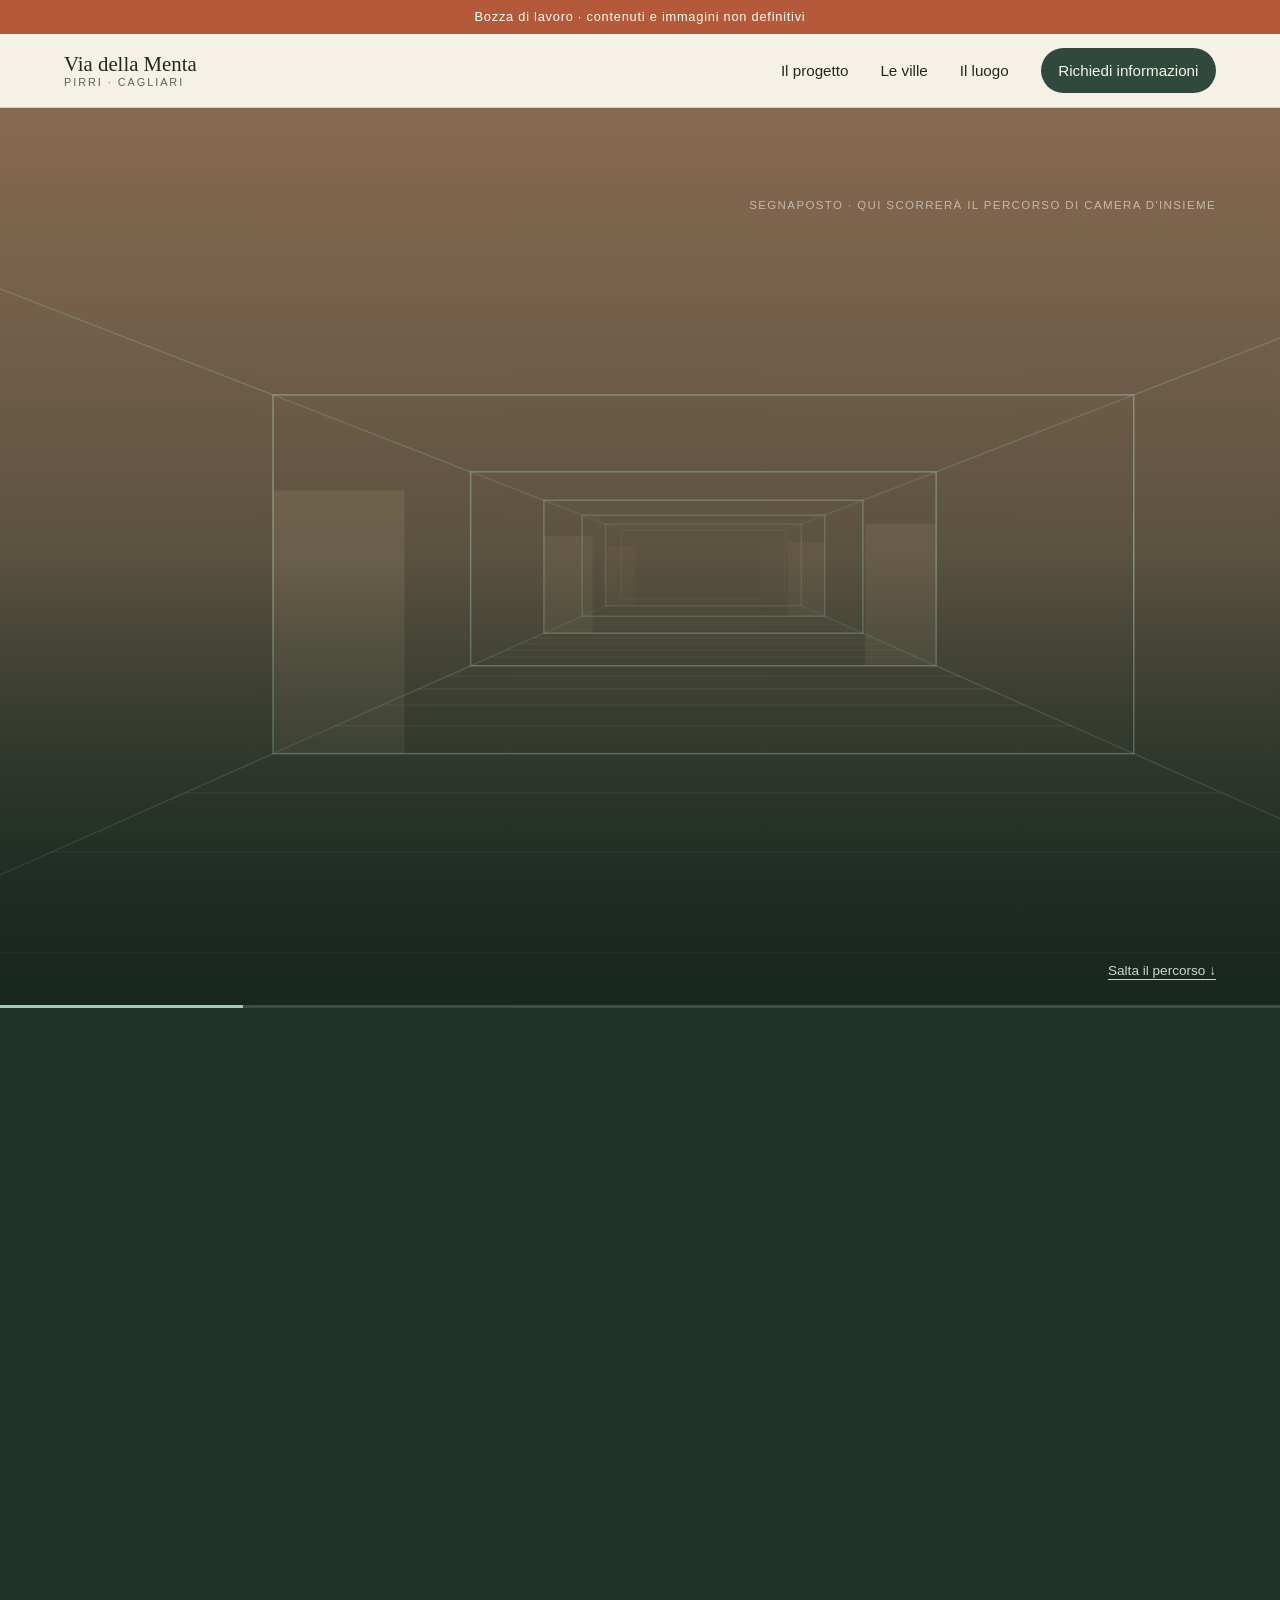
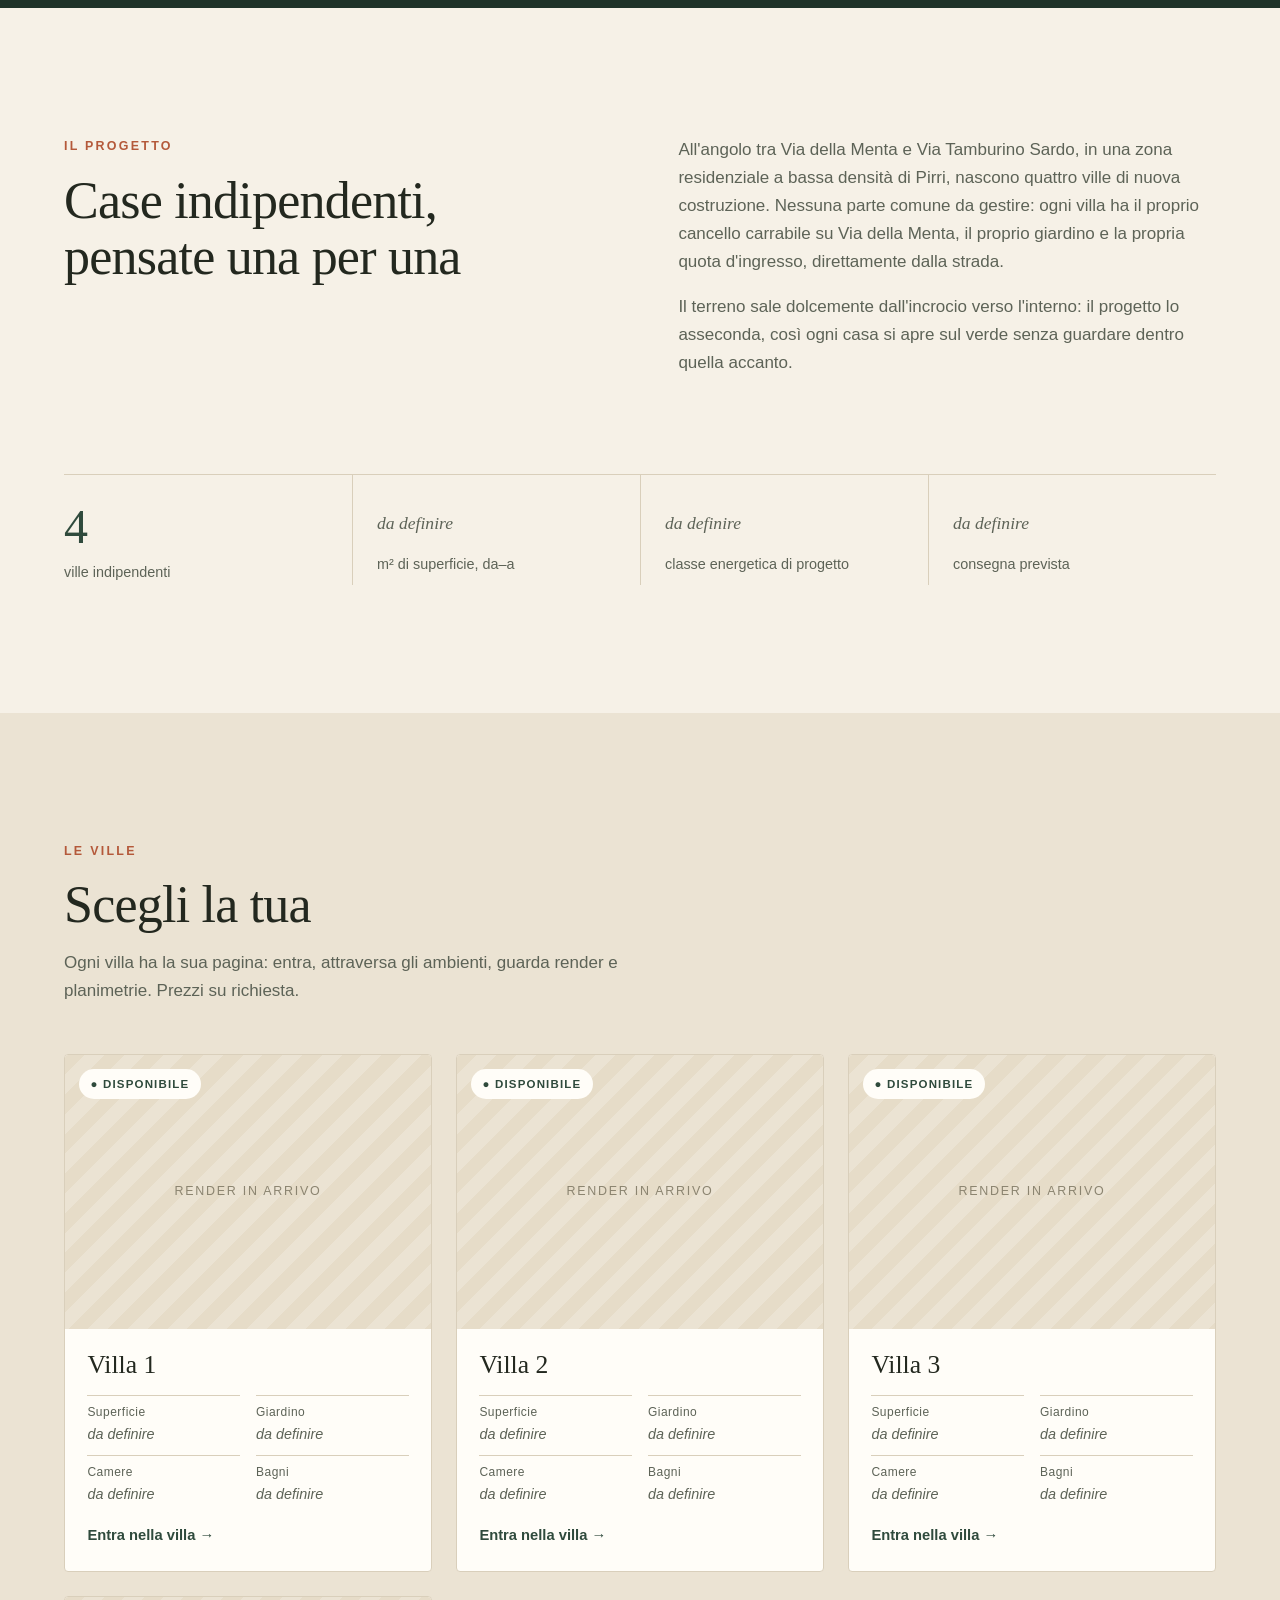
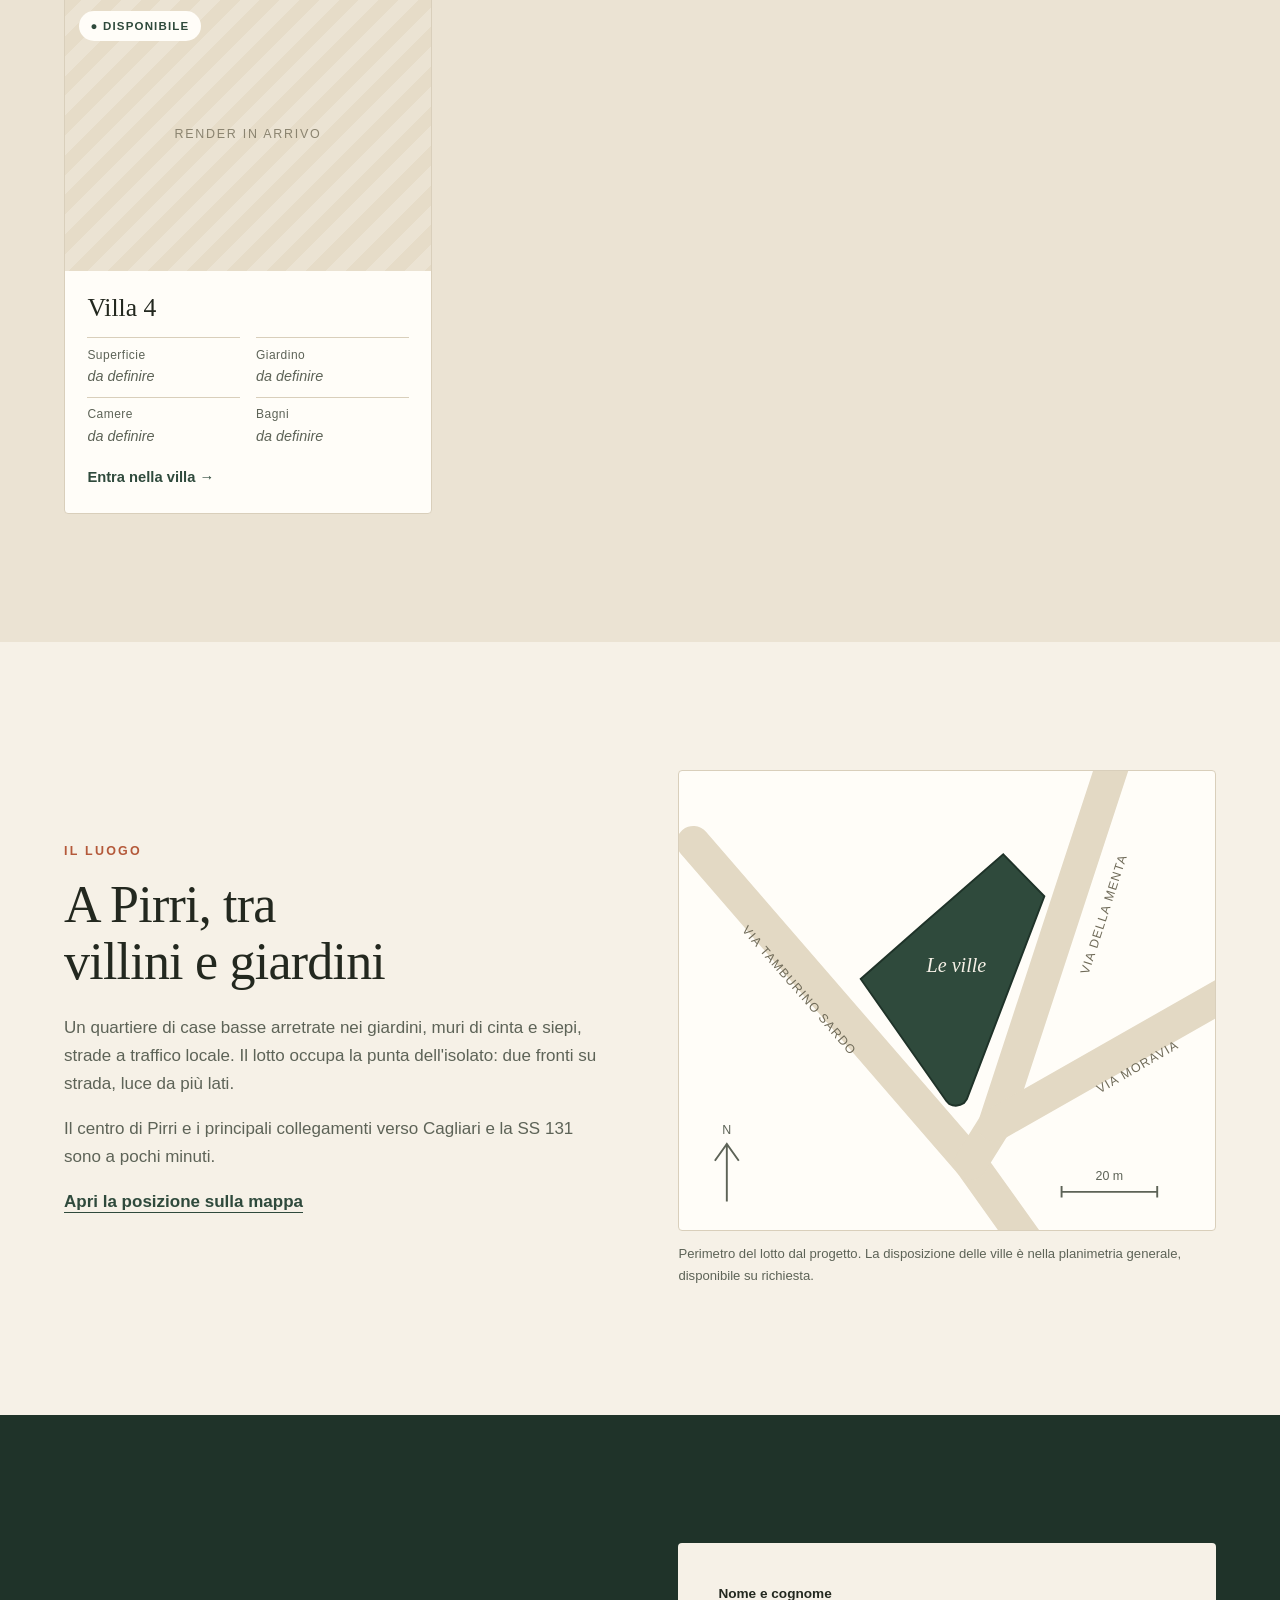
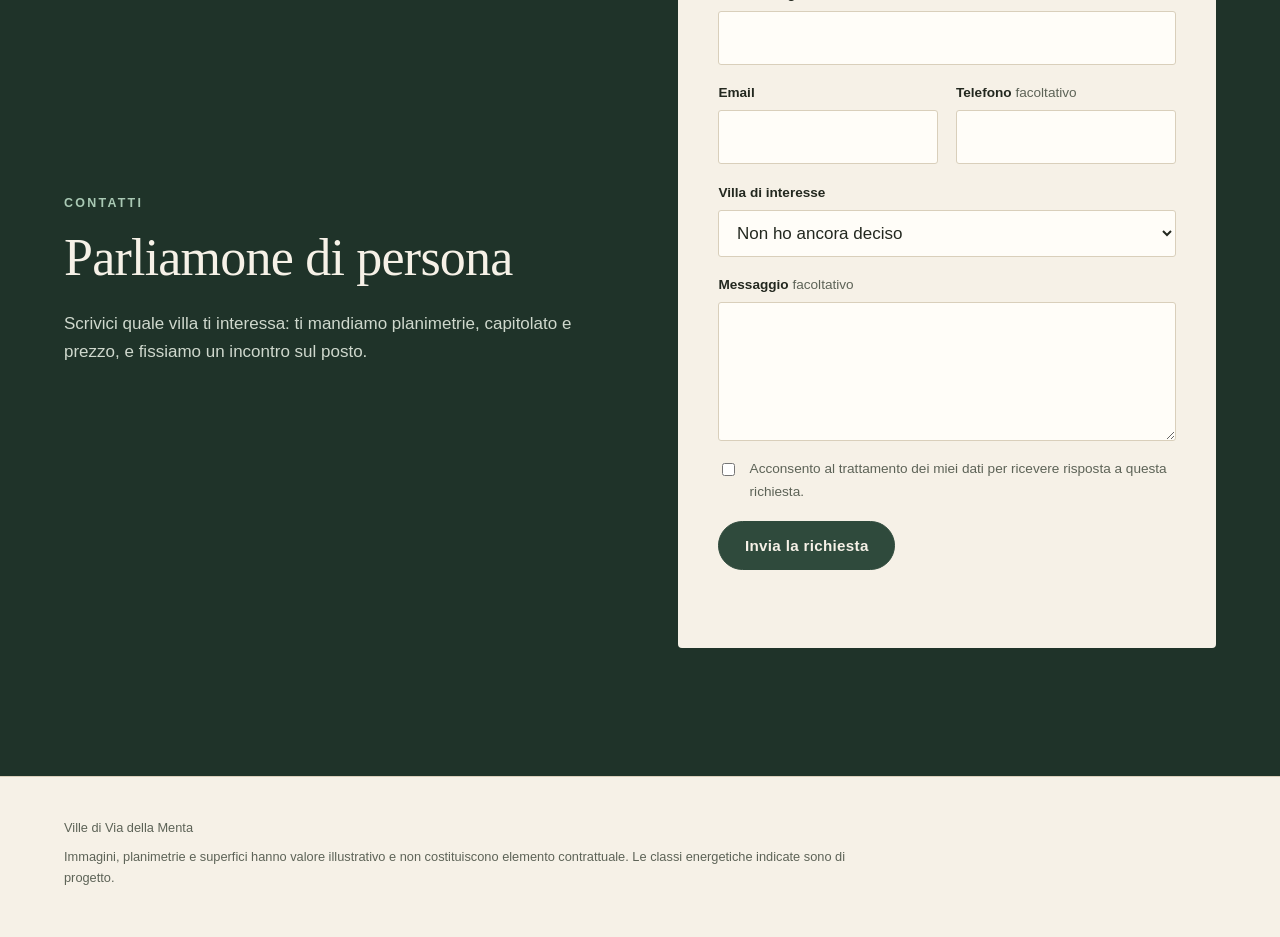
==== commit 28d127fd: "Sito ville: una pagina per villa con il proprio percorso Ogni villa ha la sua pagina (villa.html?id=" ====
--- a/siti/ville-via-della-menta/index.html
+++ b/siti/ville-via-della-menta/index.html
@@ -33,7 +33,7 @@
 
 <main id="inizio">
 
-  <section class="percorso" id="percorso" aria-label="Percorso dentro la casa">
+  <section class="percorso" id="percorso" aria-label="Percorso d'insieme">
     <div class="percorso-scena">
       <canvas class="percorso-tela" id="percorso-tela" aria-hidden="true"></canvas>
       <div class="percorso-velo" aria-hidden="true"></div>
@@ -45,10 +45,10 @@
           <a class="bottone" href="#ville">Scopri le ville</a>
           <a class="bottone bottone-chiaro" href="#contatti">Prenota una visita</a>
         </div>
-        <p class="percorso-invito" id="percorso-invito" hidden>Scorri per entrare in casa</p>
+        <p class="percorso-invito" id="percorso-invito" hidden>Scorri per avvicinarti</p>
       </div>
       <div id="tappe"></div>
-      <p class="percorso-nota" id="percorso-nota" hidden>Segnaposto · qui scorrerà il percorso di camera dentro la villa</p>
+      <p class="percorso-nota" id="percorso-nota" hidden>Segnaposto · qui scorrerà il percorso di camera d'insieme</p>
       <a class="percorso-salta" id="percorso-salta" href="#progetto" hidden>Salta il percorso</a>
       <div class="percorso-barra" aria-hidden="true"><span id="percorso-avanzamento"></span></div>
     </div>
@@ -75,7 +75,7 @@
   <section class="sezione sezione-tinta" id="ville">
     <p class="occhiello">Le ville</p>
     <h2>Scegli la tua</h2>
-    <p class="sottotitolo">Stato aggiornato per ogni villa. Prezzi e planimetrie complete su richiesta.</p>
+    <p class="sottotitolo">Ogni villa ha la sua pagina: entra, attraversa gli ambienti, guarda render e planimetrie. Prezzi su richiesta.</p>
     <div class="griglia-ville" id="griglia-ville"></div>
   </section>
 
@@ -178,12 +178,8 @@
   Le classi energetiche indicate sono di progetto.</p>
 </footer>
 
-<dialog class="scheda" id="scheda" aria-labelledby="scheda-titolo">
-  <button class="scheda-chiudi" id="scheda-chiudi" aria-label="Chiudi">×</button>
-  <div id="scheda-contenuto"></div>
-</dialog>
-
 <script src="dati.js"></script>
+<script src="comune.js"></script>
 <script src="script.js"></script>
 <script src="percorso.js"></script>
 </body>
--- a/siti/ville-via-della-menta/stile.css
+++ b/siti/ville-via-della-menta/stile.css
@@ -15,6 +15,7 @@
 }
 
 *, *::before, *::after { box-sizing: border-box; }
+[hidden] { display: none !important; } /* vince sui display dichiarati dalle classi (es. .bottone) */
 html { scroll-behavior: smooth; scroll-padding-top: 4.5rem; }
 body {
   margin: 0;
@@ -162,7 +163,7 @@
 }
 .villa {
   background: var(--carta); border: 1px solid var(--linea); border-radius: 4px; overflow: hidden;
-  display: flex; flex-direction: column; text-align: left; padding: 0; cursor: pointer;
+  display: flex; flex-direction: column; text-align: left; padding: 0; cursor: pointer; text-decoration: none;
   font: inherit; color: inherit; transition: transform 0.25s, box-shadow 0.25s;
 }
 .villa:hover { transform: translateY(-4px); box-shadow: 0 18px 40px -22px rgba(35, 40, 31, 0.5); }
@@ -236,40 +237,38 @@
 .piede { padding: 2.5rem var(--bordo); font-size: 0.8rem; color: var(--grigio); border-top: 1px solid var(--linea); }
 .piede p { max-width: 52rem; margin: 0 0 0.5rem; }
 
-/* Scheda della villa */
-.scheda {
-  width: min(58rem, calc(100vw - 2rem)); max-height: calc(100dvh - 2rem);
-  border: 0; border-radius: 6px; padding: 0; background: var(--carta); color: var(--inchiostro);
-}
-.scheda[open] { display: flex; overflow: hidden; }
-#scheda-contenuto { overflow-y: auto; width: 100%; }
-.scheda::backdrop { background: rgba(22, 36, 29, 0.6); backdrop-filter: blur(3px); }
-.scheda-chiudi {
-  position: absolute; top: 0.75rem; right: 0.75rem; z-index: 2;
-  width: 2.5rem; height: 2.5rem; border-radius: 50%; border: 1px solid var(--linea);
-  background: var(--carta); font-size: 1.4rem; line-height: 1; cursor: pointer;
-}
-.scheda-figura { aspect-ratio: 16 / 9; background: var(--sabbia); position: relative; }
-.scheda-figura img { width: 100%; height: 100%; object-fit: cover; }
-.galleria { display: flex; height: 100%; overflow-x: auto; scroll-snap-type: x mandatory; scrollbar-width: none; }
-.galleria::-webkit-scrollbar { display: none; }
-.galleria figure { position: relative; flex: 0 0 100%; margin: 0; scroll-snap-align: start; }
-.galleria figcaption {
+/* Pagina della villa */
+.villa-stato { margin: 1.25rem 0 0; }
+.villa-stato .stato { position: static; display: inline-block; }
+.villa-stato + .sommario { margin-top: 1rem; }
+.dati-grandi { grid-template-columns: repeat(auto-fit, minmax(9rem, 1fr)); gap: 1.5rem 2rem; font-size: 1rem; }
+.dati-grandi li { border-top-color: var(--inchiostro); padding-top: 0.8rem; }
+.dati-grandi strong { font-family: var(--titoli); font-weight: 500; font-size: 1.7rem; line-height: 1.2; }
+.dati-grandi .vuoto { font-size: 1.05rem; font-family: var(--testo); }
+.griglia-galleria { display: grid; grid-template-columns: repeat(6, 1fr); gap: 1rem; margin-top: 3rem; }
+.griglia-galleria figure { position: relative; margin: 0; grid-column: span 3; aspect-ratio: 3 / 2; overflow: hidden; border-radius: 4px; background: var(--carta); }
+/* una immagine larga ogni tre, per dare ritmo */
+.griglia-galleria figure:nth-child(3n + 1) { grid-column: span 6; aspect-ratio: 21 / 9; }
+.griglia-galleria img { width: 100%; height: 100%; object-fit: cover; transition: transform 1.2s ease; }
+.griglia-galleria figure:hover img { transform: scale(1.04); }
+.griglia-galleria figcaption {
   position: absolute; left: 0; right: 0; bottom: 0; padding: 2.5rem 1.25rem 0.9rem; color: var(--calce);
   font-size: 0.85rem; letter-spacing: 0.04em; background: linear-gradient(to top, rgba(22, 36, 29, 0.75), transparent);
 }
-.galleria-freccia {
-  position: absolute; top: 50%; transform: translateY(-50%); width: 2.75rem; height: 2.75rem; border-radius: 50%;
-  border: 0; background: rgba(255, 253, 248, 0.9); font-size: 1.5rem; line-height: 1; cursor: pointer; color: var(--inchiostro);
-}
-.galleria-freccia.precedente { left: 0.75rem; }
-.galleria-freccia.successiva { right: 0.75rem; }
-.scheda-corpo { padding: clamp(1.5rem, 4vw, 2.75rem); display: grid; gap: 1.75rem; }
-.scheda-corpo .dati { grid-template-columns: repeat(auto-fit, minmax(8.5rem, 1fr)); }
-.scheda-planimetrie { display: grid; grid-template-columns: repeat(auto-fit, minmax(15rem, 1fr)); gap: 1rem; }
-.scheda-planimetrie img, .scheda-planimetrie .segnaposto { border: 1px solid var(--linea); aspect-ratio: 4 / 3; object-fit: contain; background-color: #fff; }
-.scheda-azioni { display: flex; flex-wrap: wrap; gap: 0.75rem; }
-.scheda .bottone-chiaro:hover { background: var(--mirto); color: var(--calce); border-color: var(--mirto); }
+.villa-planimetrie { display: grid; grid-template-columns: repeat(auto-fit, minmax(18rem, 34rem)); gap: 1.25rem; margin: 3rem 0 2rem; }
+.villa-planimetrie img, .villa-planimetrie .segnaposto { border: 1px solid var(--linea); aspect-ratio: 4 / 3; object-fit: contain; background-color: #fff; border-radius: 4px; }
+#planimetrie .bottone-chiaro:hover { background: var(--mirto); color: var(--calce); border-color: var(--mirto); }
+.azioni-larghe { margin: 2rem 0 4rem; }
+.sezione-scura > .azioni .bottone { background: var(--calce); color: var(--mirto-scuro); border-color: var(--calce); }
+.sezione-scura > .azioni .bottone:hover { background: var(--menta); border-color: var(--menta); }
+.altre-ville { display: grid; grid-template-columns: repeat(auto-fit, minmax(13rem, 1fr)); gap: 1rem; }
+.altra-villa {
+  display: flex; align-items: center; justify-content: space-between; gap: 1rem; text-decoration: none;
+  padding: 1.25rem 1.4rem; border: 1px solid rgba(246, 241, 231, 0.25); border-radius: 4px;
+  font-family: var(--titoli); font-size: 1.4rem; transition: background 0.2s, border-color 0.2s;
+}
+.altra-villa:hover { background: rgba(246, 241, 231, 0.08); border-color: var(--menta); }
+.altra-villa .stato { position: static; font-family: var(--testo); }
 
 /* Schermi stretti */
 @media (max-width: 52rem) {
@@ -290,6 +289,7 @@
   .menu a { padding: 0.8rem 0; width: 100%; }
   .menu .menu-azione { width: auto; padding: 0.7rem 1.2rem; margin-top: 0.5rem; }
   .campo-doppio { grid-template-columns: 1fr; }
+  .griglia-galleria figure, .griglia-galleria figure:nth-child(3n + 1) { grid-column: span 6; aspect-ratio: 3 / 2; }
 }
 
 @media (prefers-reduced-motion: reduce) {
